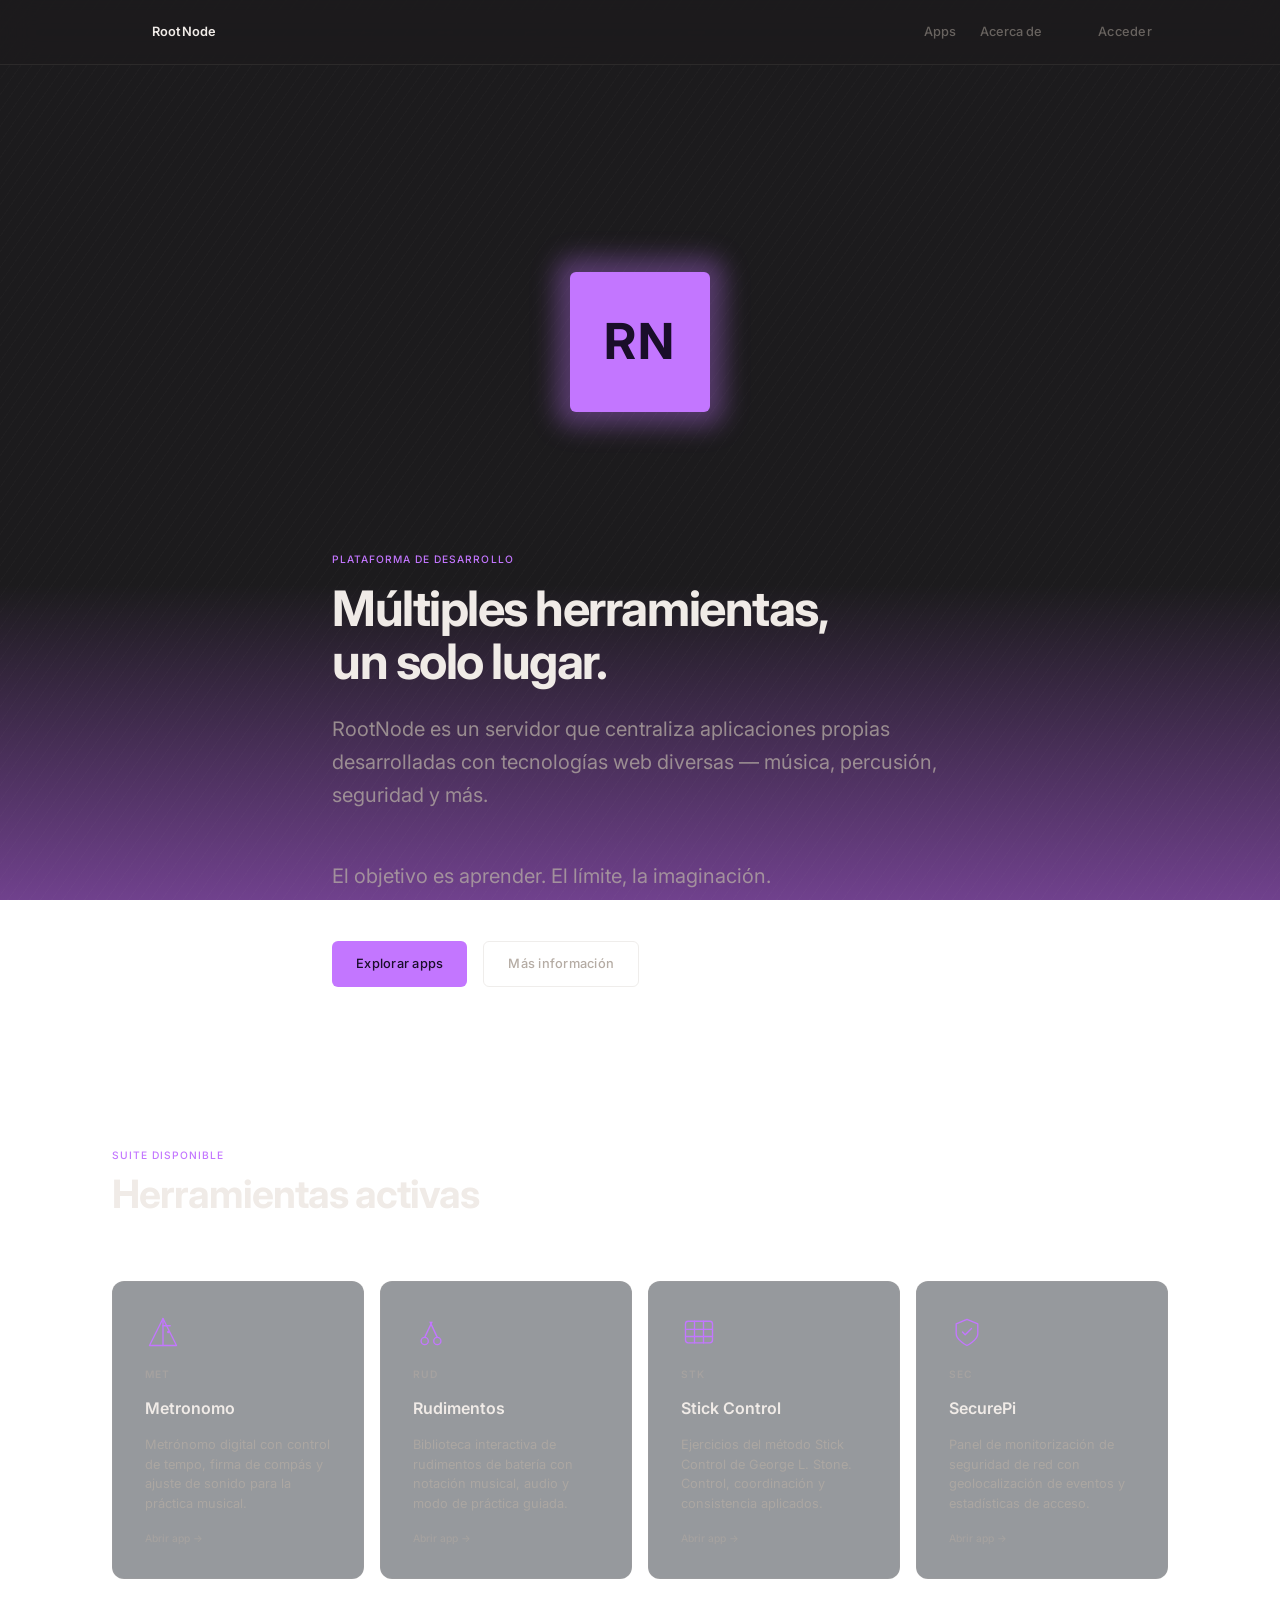
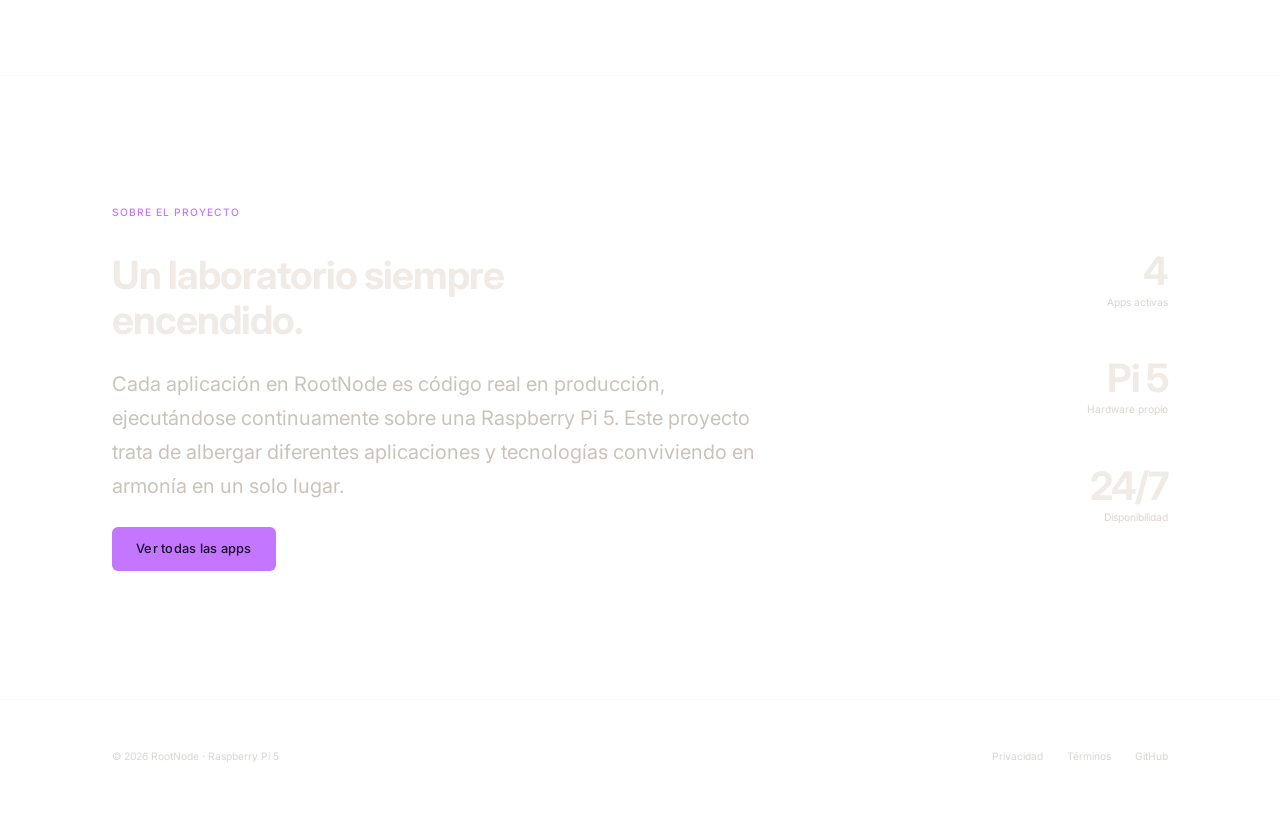
==== index.html @ 3d923ffb "CHANGE retoques visuales a la landing page." ====
<!DOCTYPE html>
<html lang="es">
<head>
  <meta charset="UTF-8" />
  <meta name="viewport" content="width=device-width, initial-scale=1.0" />
  <meta name="description" content="RootNode — Plataforma personal de aplicaciones desarrolladas con tecnologías diversas, alojada en Raspberry Pi 5." />
  <title>RootNode</title>
  <link rel="icon" type="image/svg+xml" href="data:image/svg+xml,%3Csvg xmlns='http://www.w3.org/2000/svg' viewBox='0 0 32 32'%3E%3Crect width='32' height='32' rx='6' fill='%23c376ff'/%3E%3Ctext x='16' y='22' text-anchor='middle' font-family='Inter,Arial,sans-serif' font-weight='700' font-size='13' fill='%231a0e2a' letter-spacing='0.5'%3ERN%3C/text%3E%3C/svg%3E" />
  <link rel="preconnect" href="https://fonts.googleapis.com" />
  <link rel="preconnect" href="https://fonts.gstatic.com" crossorigin />
  <link href="https://fonts.googleapis.com/css2?family=Inter:wght@400;500;700&display=swap" rel="stylesheet" />
  <link rel="stylesheet" href="home/home.css" />
</head>
<body>

  <!-- ── Navigation ── -->
  <header class="nav" role="banner">
    <div class="nav__inner">
      <a href="/" class="nav__logo" aria-label="RootNode — inicio">
        <span class="nav__logo-mark" aria-hidden="true">RN</span>
        <span class="nav__logo-name">RootNode</span>
      </a>
      <nav class="nav__links" aria-label="Navegación principal">
        <a href="#apps" class="nav__link">Apps</a>
        <a href="#acerca" class="nav__link">Acerca de</a>
      </nav>
      <a href="#apps" class="btn btn--ghost nav__login">Acceder</a>
      <button class="nav__toggle" aria-label="Abrir menú" aria-expanded="false" aria-controls="nav-mobile">
        <span></span><span></span><span></span>
      </button>
    </div>
    <div class="nav__mobile" id="nav-mobile">
      <a href="#apps" class="nav__mobile-link">Apps</a>
      <a href="#acerca" class="nav__mobile-link">Acerca</a>
    </div>
  </header>

  <!-- Morph logo — JS animates from center to nav -->
  <div class="logo-morph" id="logo-morph" aria-hidden="true">RN</div>

  <main>

    <!-- ── Hero ── -->
    <section class="hero" aria-labelledby="hero-h1">
      <div class="hero__wrap">
        <p class="eyebrow">Plataforma de desarrollo</p>
        <h1 class="hero__title" id="hero-h1">Múltiples herramientas,<br>un solo lugar.</h1>
        <p class="hero__sub">
          RootNode es un servidor que centraliza
          aplicaciones propias desarrolladas con tecnologías web diversas — música,
          percusión, seguridad y más.
        </p>
        <p class="hero__sub"> El objetivo es aprender. El límite, la imaginación.</p>
        <div class="hero__actions">
          <a href="#apps" class="btn btn--primary">Explorar apps</a>
          <a href="#acerca" class="btn btn--outline">Más información</a>
        </div>
      </div>
    </section>

    <!-- ── Apps ── -->
    <section class="apps-sec" id="apps" aria-labelledby="apps-h2">
      <div class="container">
        <header class="section-head">
          <p class="eyebrow">Suite disponible</p>
          <h2 class="section-title" id="apps-h2">Herramientas activas</h2>
        </header>
        <div class="apps-grid">

          <a class="app-card" href="/metronomo/" aria-label="Abrir Metronomo">
            <svg class="app-card__icon" viewBox="0 0 40 40" fill="none" stroke="currentColor" stroke-width="1.5" stroke-linecap="round" stroke-linejoin="round" aria-hidden="true">
              <polygon points="20,5 35,35 5,35"/>
              <line x1="20" y1="5" x2="20" y2="35"/>
              <line x1="20" y1="13" x2="28" y2="13"/>
              <circle cx="26" cy="20" r="1.5" fill="currentColor" stroke="none"/>
            </svg>
            <span class="app-card__code">MET</span>
            <h3 class="app-card__title">Metronomo</h3>
            <p class="app-card__desc">Metrónomo digital con control de tempo, firma de compás y ajuste de sonido para la práctica musical.</p>
            <span class="app-card__cta" aria-hidden="true">Abrir app →</span>
          </a>

          <a class="app-card" href="/rudimentos/" aria-label="Abrir Rudimentos">
            <svg class="app-card__icon" viewBox="0 0 40 40" fill="none" stroke="currentColor" stroke-width="1.5" stroke-linecap="round" aria-hidden="true">
              <circle cx="13" cy="30" r="4"/>
              <circle cx="27" cy="30" r="4"/>
              <line x1="13" y1="26" x2="21" y2="9"/>
              <line x1="27" y1="26" x2="19" y2="9"/>
            </svg>
            <span class="app-card__code">RUD</span>
            <h3 class="app-card__title">Rudimentos</h3>
            <p class="app-card__desc">Biblioteca interactiva de rudimentos de batería con notación musical, audio y modo de práctica guiada.</p>
            <span class="app-card__cta" aria-hidden="true">Abrir app →</span>
          </a>

          <a class="app-card" href="/stick-control/" aria-label="Abrir Stick Control">
            <svg class="app-card__icon" viewBox="0 0 40 40" fill="none" stroke="currentColor" stroke-width="1.5" stroke-linecap="round" aria-hidden="true">
              <rect x="5" y="8" width="30" height="24" rx="3"/>
              <line x1="5" y1="17" x2="35" y2="17"/>
              <line x1="5" y1="25" x2="35" y2="25"/>
              <line x1="15" y1="8" x2="15" y2="32"/>
              <line x1="25" y1="8" x2="25" y2="32"/>
            </svg>
            <span class="app-card__code">STK</span>
            <h3 class="app-card__title">Stick Control</h3>
            <p class="app-card__desc">Ejercicios del método Stick Control de George L. Stone. Control, coordinación y consistencia aplicados.</p>
            <span class="app-card__cta" aria-hidden="true">Abrir app →</span>
          </a>

          <a class="app-card" href="/seguridad/" aria-label="Abrir SecurePi">
            <svg class="app-card__icon" viewBox="0 0 40 40" fill="none" stroke="currentColor" stroke-width="1.5" stroke-linecap="round" stroke-linejoin="round" aria-hidden="true">
              <path d="M20 6L32 11V22C32 29 20 35 20 35C20 35 8 29 8 22V11Z"/>
              <polyline points="15,20 18,23 25,16"/>
            </svg>
            <span class="app-card__code">SEC</span>
            <h3 class="app-card__title">SecurePi</h3>
            <p class="app-card__desc">Panel de monitorización de seguridad de red con geolocalización de eventos y estadísticas de acceso.</p>
            <span class="app-card__cta" aria-hidden="true">Abrir app →</span>
          </a>

        </div>
      </div>
    </section>

    <!-- ── About / Final CTA ── -->
    <section class="about-sec" id="acerca" aria-labelledby="about-h2">
      <div class="container">
        <div class="about-inner">
          <div class="about-text">
            <p class="eyebrow">Sobre el proyecto</p>
            <h2 class="section-title" id="about-h2">Un laboratorio siempre<br>encendido.</h2>
            <p class="about-body">
              Cada aplicación en RootNode es código real en producción, ejecutándose
              continuamente sobre una Raspberry Pi 5. Este proyecto trata de albergar
              diferentes aplicaciones y tecnologías conviviendo en armonía en un solo lugar.
            </p>
            <a href="#apps" class="btn btn--primary">Ver todas las apps</a>
          </div>
          <div class="about-stats" aria-label="Estadísticas del proyecto">
            <div class="stat">
              <span class="stat__num">4</span>
              <span class="stat__label">Apps activas</span>
            </div>
            <div class="stat">
              <span class="stat__num">Pi&nbsp;5</span>
              <span class="stat__label">Hardware propio</span>
            </div>
            <div class="stat">
              <span class="stat__num">24/7</span>
              <span class="stat__label">Disponibilidad</span>
            </div>
          </div>
        </div>
      </div>
    </section>

  </main>

  <!-- ── Footer ── -->
  <footer class="footer" role="contentinfo">
    <div class="container footer__inner">
      <p class="footer__copy">© 2026 RootNode · Raspberry Pi 5</p>
      <nav class="footer__links" aria-label="Navegación de pie de página">
        <a href="#" class="footer__link">Privacidad</a>
        <a href="#" class="footer__link">Términos</a>
        <a href="#" class="footer__link">GitHub</a>
      </nav>
    </div>
  </footer>

  <script>
    /* ── Mobile nav toggle ── */
    const toggle = document.querySelector('.nav__toggle');
    const mobileMenu = document.getElementById('nav-mobile');
    toggle?.addEventListener('click', () => {
      const open = toggle.getAttribute('aria-expanded') === 'true';
      toggle.setAttribute('aria-expanded', String(!open));
      mobileMenu.classList.toggle('is-open', !open);
    });
    mobileMenu?.querySelectorAll('.nav__mobile-link').forEach(l => {
      l.addEventListener('click', () => {
        toggle.setAttribute('aria-expanded', 'false');
        mobileMenu.classList.remove('is-open');
      });
    });

    /* ── Logo morph animation ── */
    (function () {
      const morph   = document.getElementById('logo-morph');
      const navMark = document.querySelector('.nav__logo-mark');
      if (!morph || !navMark) return;

      const HERO_SIZE  = 140;  // px — large centered logo
      const NAV_SIZE   = 32;   // px — nav logo mark
      const SCROLL_END = 420;  // px of scroll to complete transition

      function lerp(a, b, t) { return a + (b - a) * t; }
      function ease(t) { return t < 0.5 ? 2*t*t : -1 + (4 - 2*t)*t; }

      let rafId = null;

      function update() {
        rafId = null;
        const raw      = Math.min(window.scrollY / SCROLL_END, 1);
        const progress = ease(raw);

        /* Target: nav logo mark center in viewport */
        const nr   = navMark.getBoundingClientRect();
        const navCX = nr.left + nr.width  / 2;
        const navCY = nr.top  + nr.height / 2;

        /* Source: centered on screen, at ~38% from top */
        const heroCX = window.innerWidth  * 0.5;
        const heroCY = window.innerHeight * 0.38;

        const size = lerp(HERO_SIZE, NAV_SIZE, progress);
        const cx   = lerp(heroCX,   navCX,    progress);
        const cy   = lerp(heroCY,   navCY,    progress);
        const fs   = lerp(3.1,     0.68,     progress);

        morph.style.width    = size + 'px';
        morph.style.height   = size + 'px';
        morph.style.left     = (cx - size / 2) + 'px';
        morph.style.top      = (cy - size / 2) + 'px';
        morph.style.fontSize = fs + 'rem';

        /* Float animation: full at top, fades out as scroll progresses */
        morph.style.animationPlayState = progress > 0 ? 'paused' : 'running';
        /* Reset transform when animating via JS path to avoid double offset */
        if (progress > 0) morph.style.transform = 'translateY(0)';

        /* Cross-fade: morph out, navMark in — starts at 80% progress */
        const fade = Math.max(0, (progress - 0.8) / 0.2);
        morph.style.opacity   = String(1 - fade);
        navMark.style.opacity = String(fade);

        /* Glow shadow on hero state */
        const glow = lerp(24, 0, progress);
        morph.style.boxShadow = glow > 0
          ? `0 0 ${glow}px ${glow * 0.6}px rgba(195,118,255,0.35)`
          : 'none';
      }

      function schedule() {
        if (!rafId) rafId = requestAnimationFrame(update);
      }

      window.addEventListener('scroll', schedule, { passive: true });
      window.addEventListener('resize', schedule, { passive: true });

      /* Initial render after layout */
      requestAnimationFrame(update);
    }());
  </script>

</body>
</html>
---- home/home.css ----
/* ═══════════════════════════════════════════════════
   ROOTNODE · Design System
   Font: Inter · Scale: 1.25 · Grid: 8px
   ═══════════════════════════════════════════════════ */

/* ── Design Tokens ── */
:root {
  /* Color palette */
  --color-bg:        #1c1b1d;
  --color-primary:   #2e343c;
  --color-secondary: #b5aca4;
  --color-accent:    #c376ff;
  --color-accent-glow: rgba(195, 118, 255, 0.22);

  /* Semantic text */
  --color-text-strong: #f0ebe7;
  --color-text-body:   #b5aca4;
  --color-text-muted:  rgba(181, 172, 164, 0.5);

  /* Surfaces */
  --color-surface:       rgba(46, 52, 60, 0.5);
  --color-surface-hover: rgba(46, 52, 60, 0.85);
  --color-border:        rgba(181, 172, 164, 0.1);
  --color-border-accent: rgba(195, 118, 255, 0.28);

  /* Spacing — 8px base unit */
  --sp-1:  0.5rem;
  --sp-2:  1rem;
  --sp-3:  1.5rem;
  --sp-4:  2rem;
  --sp-6:  3rem;
  --sp-8:  4rem;
  --sp-12: 6rem;
  --sp-16: 8rem;

  /* Typographic scale — ratio 1.25 */
  --text-xs:   0.64rem;
  --text-sm:   0.8rem;
  --text-base: 1rem;
  --text-md:   1.25rem;
  --text-lg:   1.563rem;
  --text-xl:   1.953rem;
  --text-2xl:  2.441rem;
  --text-3xl:  3.052rem;

  /* Misc */
  --radius-sm: 6px;
  --radius-md: 12px;
  --transition: 180ms ease;
  --max-w: 1120px;
}

/* ── Reset ── */
*, *::before, *::after { box-sizing: border-box; margin: 0; padding: 0; }
[hidden] { display: none !important; }

html { scroll-behavior: smooth; }

body {
  font-family: 'Inter', -apple-system, BlinkMacSystemFont, sans-serif;
  font-size: var(--text-base);
  line-height: 1.6;
  color: var(--color-text-body);
  background:
    repeating-linear-gradient(
      125deg,
      rgba(181, 172, 164, 0.025) 0px,
      rgba(181, 172, 164, 0.025) 1px,
      transparent 1px,
      transparent 9px
    ),
    linear-gradient(to bottom, #1c1b1d 0%, #1c1b1d 65%, #70418d 100%);
  background-attachment: fixed;
  min-height: 100vh;
  -webkit-font-smoothing: antialiased;
}

/* ── Container ── */
.container {
  width: min(var(--max-w), 100%);
  margin-inline: auto;
  padding-inline: var(--sp-4);
}

@media (max-width: 640px) {
  .container { padding-inline: var(--sp-2); }
}

/* ── Eyebrow ── */
.eyebrow {
  font-size: var(--text-xs);
  font-weight: 500;
  letter-spacing: 0.1em;
  text-transform: uppercase;
  color: var(--color-accent);
}

/* ── Section head ── */
.section-head { margin-bottom: var(--sp-8); }

.section-title {
  font-size: clamp(var(--text-xl), 4vw, var(--text-2xl));
  font-weight: 700;
  letter-spacing: -0.025em;
  color: var(--color-text-strong);
  line-height: 1.15;
  margin-top: var(--sp-1);
}

/* ── Buttons ── */
.btn {
  display: inline-flex;
  align-items: center;
  gap: var(--sp-1);
  padding: 0.75rem 1.5rem;
  border-radius: var(--radius-sm);
  font-family: inherit;
  font-size: var(--text-sm);
  font-weight: 500;
  letter-spacing: 0.02em;
  text-decoration: none;
  border: none;
  cursor: pointer;
  transition: all var(--transition);
  white-space: nowrap;
}

.btn--primary {
  background: var(--color-accent);
  color: #1a0e2a;
}
.btn--primary:hover {
  background: #d49dff;
  transform: translateY(-1px);
  box-shadow: 0 4px 20px var(--color-accent-glow);
}
.btn--primary:active  { transform: translateY(0); }
.btn--primary:focus-visible { outline: 2px solid var(--color-accent); outline-offset: 3px; }

.btn--outline {
  background: transparent;
  color: var(--color-text-body);
  border: 1px solid rgba(181, 172, 164, 0.22);
}
.btn--outline:hover {
  border-color: rgba(181, 172, 164, 0.5);
  color: var(--color-text-strong);
}
.btn--outline:focus-visible { outline: 2px solid var(--color-accent); outline-offset: 3px; }

.btn--ghost {
  background: transparent;
  color: var(--color-text-muted);
  padding: 0.5rem 1rem;
}
.btn--ghost:hover {
  color: var(--color-text-body);
  background: rgba(181, 172, 164, 0.07);
}

/* ── Navigation ── */
.nav {
  position: sticky;
  top: 0;
  z-index: 100;
  border-bottom: 1px solid var(--color-border);
  backdrop-filter: blur(16px);
  -webkit-backdrop-filter: blur(16px);
  background: rgba(28, 27, 29, 0.75);
}

.nav__inner {
  display: flex;
  align-items: center;
  gap: var(--sp-3);
  height: 4rem;
  width: min(var(--max-w), 100%);
  margin-inline: auto;
  padding-inline: var(--sp-4);
}

.nav__logo {
  display: flex;
  align-items: center;
  gap: var(--sp-1);
  text-decoration: none;
  flex-shrink: 0;
}

/* ── Morph Logo (JS-driven) ── */
@keyframes logoFloat {
  0%, 100% { transform: translateY(0);     }
  50%       { transform: translateY(-12px); }
}

.logo-morph {
  position: fixed;
  display: grid;
  place-items: center;
  font-family: 'Inter', -apple-system, sans-serif;
  font-weight: 700;
  letter-spacing: 0.05em;
  background: var(--color-accent);
  color: #1a0e2a;
  border-radius: 6px;
  pointer-events: none;
  user-select: none;
  z-index: 200;
  animation: logoFloat 3.6s ease-in-out infinite;
}

.nav__logo-mark {
  width: 32px;
  height: 32px;
  border-radius: var(--radius-sm);
  background: var(--color-accent);
  color: #1a0e2a;
  font-size: 0.68rem;
  font-weight: 700;
  letter-spacing: 0.05em;
  display: grid;
  place-items: center;
  flex-shrink: 0;
  opacity: 0; /* controlled by morph JS */
}

.nav__logo-name {
  font-size: var(--text-sm);
  font-weight: 600;
  color: var(--color-text-strong);
  letter-spacing: 0.01em;
}

.nav__links {
  display: flex;
  align-items: center;
  gap: var(--sp-3);
  margin-left: auto;
}

.nav__link {
  font-size: var(--text-sm);
  font-weight: 500;
  color: var(--color-text-muted);
  text-decoration: none;
  transition: color var(--transition);
}
.nav__link:hover { color: var(--color-text-body); }
.nav__link:focus-visible { outline: 2px solid var(--color-accent); outline-offset: 3px; border-radius: 2px; }

.nav__login { margin-left: var(--sp-2); }

.nav__toggle {
  display: none;
  flex-direction: column;
  justify-content: center;
  gap: 5px;
  background: none;
  border: none;
  cursor: pointer;
  padding: var(--sp-1);
  margin-left: auto;
}
.nav__toggle span {
  display: block;
  width: 22px;
  height: 2px;
  background: var(--color-text-muted);
  border-radius: 2px;
  transition: all var(--transition);
}

.nav__mobile {
  display: none;
  border-top: 1px solid var(--color-border);
  padding: var(--sp-2) var(--sp-4);
  flex-direction: column;
  gap: 0;
}

.nav__mobile.is-open {
  display: flex;
}

.nav__mobile-link {
  font-size: var(--text-sm);
  font-weight: 500;
  color: var(--color-text-muted);
  text-decoration: none;
  padding: var(--sp-2) 0;
  border-bottom: 1px solid var(--color-border);
  transition: color var(--transition);
}
.nav__mobile-link:last-child { border-bottom: none; }
.nav__mobile-link:hover { color: var(--color-text-body); }

@media (max-width: 640px) {
  .nav__links,
  .nav__login { display: none; }
  .nav__toggle { display: flex; }
}

/* ── Hero ── */
.hero {
  /* Large top padding to keep text below the floating logo */
  padding: clamp(280px, 54vh, 520px) 0 var(--sp-16);
}

.hero__wrap {
  width: min(var(--max-w), 100%);
  margin-inline: auto;
  padding-inline: var(--sp-4);
  max-width: 680px;
}

.hero__wrap .eyebrow {
  display: block;
  margin-bottom: var(--sp-2);
}

.hero__title {
  font-size: clamp(var(--text-2xl), 7vw, var(--text-3xl));
  font-weight: 700;
  line-height: 1.08;
  letter-spacing: -0.03em;
  color: var(--color-text-strong);
  margin-bottom: var(--sp-3);
}

.hero__sub {
  font-size: var(--text-md);
  color: rgba(181, 172, 164, 0.75);
  line-height: 1.65;
  max-width: 54ch;
  margin-bottom: var(--sp-6);
}

.hero__actions {
  display: flex;
  flex-wrap: wrap;
  gap: var(--sp-2);
}

@media (max-width: 640px) {
  .hero { padding: var(--sp-8) 0 var(--sp-6); }
  .hero__wrap { max-width: 100%; padding-inline: var(--sp-2); }
  .hero__actions { flex-direction: column; align-items: flex-start; }
}

/* ── Apps Section ── */
.apps-sec {
  padding: var(--sp-4) 0 var(--sp-12);
}

.apps-grid {
  display: grid;
  grid-template-columns: repeat(4, 1fr);
  gap: var(--sp-2);
}

.app-card {
  display: flex;
  flex-direction: column;
  gap: var(--sp-2);
  padding: var(--sp-4);
  background: var(--color-surface);
  border: 1px solid var(--color-border);
  border-radius: var(--radius-md);
  text-decoration: none;
  color: inherit;
  transition: background var(--transition), border-color var(--transition),
              transform var(--transition), box-shadow var(--transition);
  position: relative;
  overflow: hidden;
}

.app-card::after {
  content: '';
  position: absolute;
  inset: 0;
  background: radial-gradient(circle at top left, rgba(195, 118, 255, 0.1), transparent 55%);
  opacity: 0;
  transition: opacity var(--transition);
  pointer-events: none;
}

.app-card:hover {
  background: var(--color-surface-hover);
  border-color: var(--color-border-accent);
  transform: translateY(-3px);
  box-shadow: 0 16px 40px rgba(0, 0, 0, 0.28);
}
.app-card:hover::after { opacity: 1; }

.app-card:focus-visible {
  outline: 2px solid var(--color-accent);
  outline-offset: 2px;
  border-radius: var(--radius-md);
}

.app-card__icon {
  width: 36px;
  height: 36px;
  color: var(--color-accent);
  flex-shrink: 0;
}

.app-card__code {
  font-size: var(--text-xs);
  font-weight: 600;
  letter-spacing: 0.1em;
  text-transform: uppercase;
  color: var(--color-text-muted);
}

.app-card__title {
  font-size: var(--text-base);
  font-weight: 600;
  color: var(--color-text-strong);
  line-height: 1.3;
}

.app-card__desc {
  font-size: var(--text-sm);
  color: rgba(181, 172, 164, 0.7);
  line-height: 1.55;
  flex: 1;
}

.app-card__cta {
  font-size: var(--text-xs);
  font-weight: 500;
  color: var(--color-text-muted);
  align-self: flex-start;
  transition: color var(--transition), letter-spacing var(--transition);
}
.app-card:hover .app-card__cta {
  color: var(--color-accent);
  letter-spacing: 0.04em;
}

@media (max-width: 900px) {
  .apps-grid { grid-template-columns: repeat(2, 1fr); }
}
@media (max-width: 480px) {
  .apps-grid { grid-template-columns: 1fr; }
  .apps-sec  { padding-bottom: var(--sp-8); }
}

/* ── About Section ── */
.about-sec {
  padding: var(--sp-16) 0;
  border-top: 1px solid var(--color-border);
}

.about-inner {
  display: grid;
  grid-template-columns: 1fr auto;
  align-items: center;
  gap: var(--sp-12);
}

.about-text {
  display: flex;
  flex-direction: column;
  align-items: flex-start;
  gap: var(--sp-3);
}

.about-body {
  font-size: var(--text-md);
  color: rgba(181, 172, 164, 0.72);
  line-height: 1.7;
  max-width: 52ch;
}

.about-stats {
  display: flex;
  flex-direction: column;
  gap: var(--sp-6);
  flex-shrink: 0;
}

.stat { text-align: right; }

.stat__num {
  display: block;
  font-size: var(--text-2xl);
  font-weight: 700;
  letter-spacing: -0.03em;
  color: var(--color-text-strong);
  line-height: 1;
}

.stat__label {
  display: block;
  font-size: var(--text-xs);
  color: var(--color-text-muted);
  margin-top: 4px;
}

@media (max-width: 760px) {
  .about-inner {
    grid-template-columns: 1fr;
    gap: var(--sp-8);
  }
  .about-stats {
    flex-direction: row;
    flex-wrap: wrap;
    gap: var(--sp-6);
  }
  .stat { text-align: left; }
  .about-sec { padding: var(--sp-12) 0; }
}

/* ── Footer ── */
.footer {
  border-top: 1px solid var(--color-border);
  padding: var(--sp-6) 0;
}

.footer__inner {
  display: flex;
  align-items: center;
  justify-content: space-between;
  gap: var(--sp-4);
  flex-wrap: wrap;
}

.footer__copy {
  font-size: var(--text-xs);
  color: var(--color-text-muted);
}

.footer__links { display: flex; gap: var(--sp-3); }

.footer__link {
  font-size: var(--text-xs);
  color: var(--color-text-muted);
  text-decoration: none;
  transition: color var(--transition);
}
.footer__link:hover { color: var(--color-text-body); }
.footer__link:focus-visible { outline: 2px solid var(--color-accent); outline-offset: 2px; }
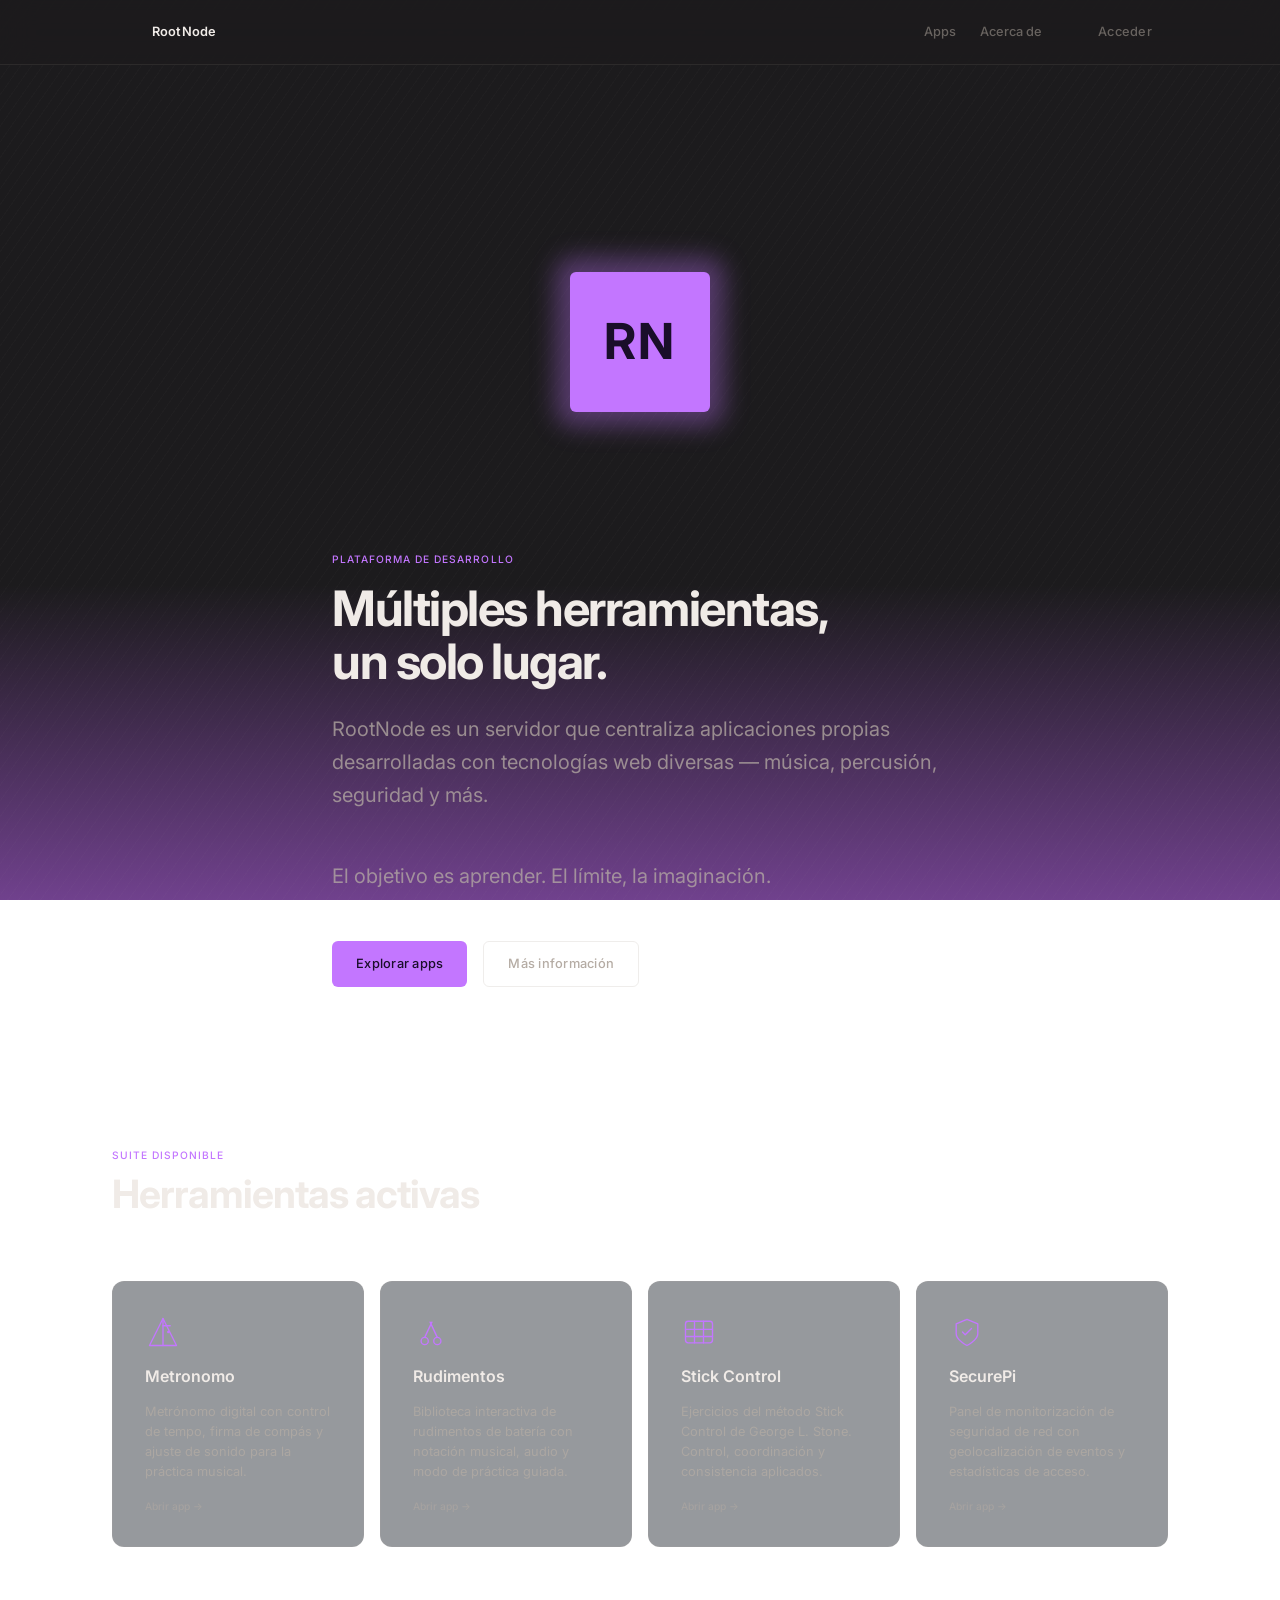
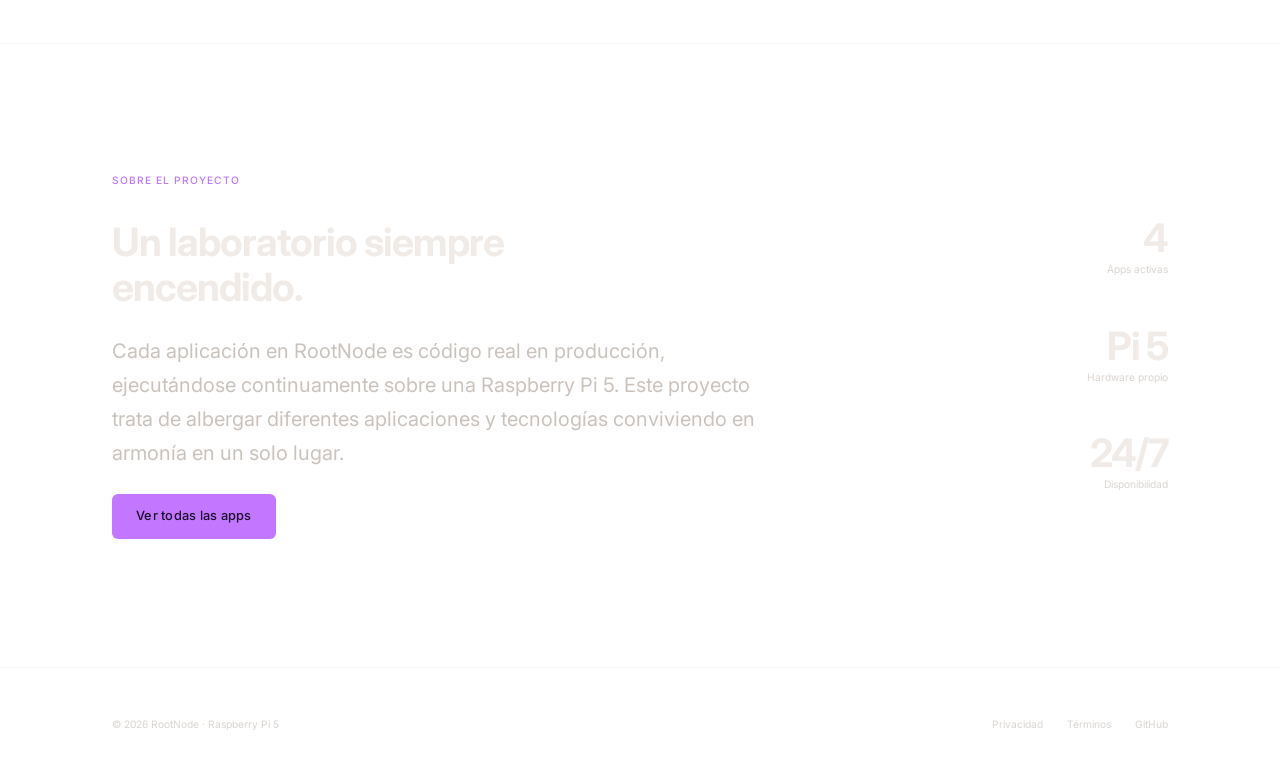
==== commit 2f1bacb8: "CHANGE ajustes a info apps inicio." ====
--- a/index.html
+++ b/index.html
@@ -74,7 +74,6 @@
               <line x1="20" y1="13" x2="28" y2="13"/>
               <circle cx="26" cy="20" r="1.5" fill="currentColor" stroke="none"/>
             </svg>
-            <span class="app-card__code">MET</span>
             <h3 class="app-card__title">Metronomo</h3>
             <p class="app-card__desc">Metrónomo digital con control de tempo, firma de compás y ajuste de sonido para la práctica musical.</p>
             <span class="app-card__cta" aria-hidden="true">Abrir app →</span>
@@ -87,7 +86,6 @@
               <line x1="13" y1="26" x2="21" y2="9"/>
               <line x1="27" y1="26" x2="19" y2="9"/>
             </svg>
-            <span class="app-card__code">RUD</span>
             <h3 class="app-card__title">Rudimentos</h3>
             <p class="app-card__desc">Biblioteca interactiva de rudimentos de batería con notación musical, audio y modo de práctica guiada.</p>
             <span class="app-card__cta" aria-hidden="true">Abrir app →</span>
@@ -101,7 +99,6 @@
               <line x1="15" y1="8" x2="15" y2="32"/>
               <line x1="25" y1="8" x2="25" y2="32"/>
             </svg>
-            <span class="app-card__code">STK</span>
             <h3 class="app-card__title">Stick Control</h3>
             <p class="app-card__desc">Ejercicios del método Stick Control de George L. Stone. Control, coordinación y consistencia aplicados.</p>
             <span class="app-card__cta" aria-hidden="true">Abrir app →</span>
@@ -112,7 +109,6 @@
               <path d="M20 6L32 11V22C32 29 20 35 20 35C20 35 8 29 8 22V11Z"/>
               <polyline points="15,20 18,23 25,16"/>
             </svg>
-            <span class="app-card__code">SEC</span>
             <h3 class="app-card__title">SecurePi</h3>
             <p class="app-card__desc">Panel de monitorización de seguridad de red con geolocalización de eventos y estadísticas de acceso.</p>
             <span class="app-card__cta" aria-hidden="true">Abrir app →</span>
@@ -190,7 +186,8 @@
       const navMark = document.querySelector('.nav__logo-mark');
       if (!morph || !navMark) return;
 
-      const HERO_SIZE  = 140;  // px — large centered logo
+      const isMobile  = () => window.innerWidth <= 640;
+      const HERO_SIZE  = 140;  // px — large centered logo (desktop)
       const NAV_SIZE   = 32;   // px — nav logo mark
       const SCROLL_END = 420;  // px of scroll to complete transition
 
@@ -210,13 +207,14 @@
         const navCY = nr.top  + nr.height / 2;
 
         /* Source: centered on screen, at ~38% from top */
+        const heroSize = isMobile() ? 88 : HERO_SIZE;
         const heroCX = window.innerWidth  * 0.5;
-        const heroCY = window.innerHeight * 0.38;
-
-        const size = lerp(HERO_SIZE, NAV_SIZE, progress);
+        const heroCY = isMobile() ? window.innerHeight * 0.22 : window.innerHeight * 0.38;
+
+        const size = lerp(heroSize, NAV_SIZE, progress);
         const cx   = lerp(heroCX,   navCX,    progress);
         const cy   = lerp(heroCY,   navCY,    progress);
-        const fs   = lerp(3.1,     0.68,     progress);
+        const fs   = lerp(isMobile() ? 2.0 : 3.1, 0.68, progress);
 
         morph.style.width    = size + 'px';
         morph.style.height   = size + 'px';
--- a/home/home.css
+++ b/home/home.css
@@ -342,7 +342,7 @@
 }
 
 @media (max-width: 640px) {
-  .hero { padding: var(--sp-8) 0 var(--sp-6); }
+  .hero { padding: clamp(180px, 42vw, 240px) 0 var(--sp-6); }
   .hero__wrap { max-width: 100%; padding-inline: var(--sp-2); }
   .hero__actions { flex-direction: column; align-items: flex-start; }
 }
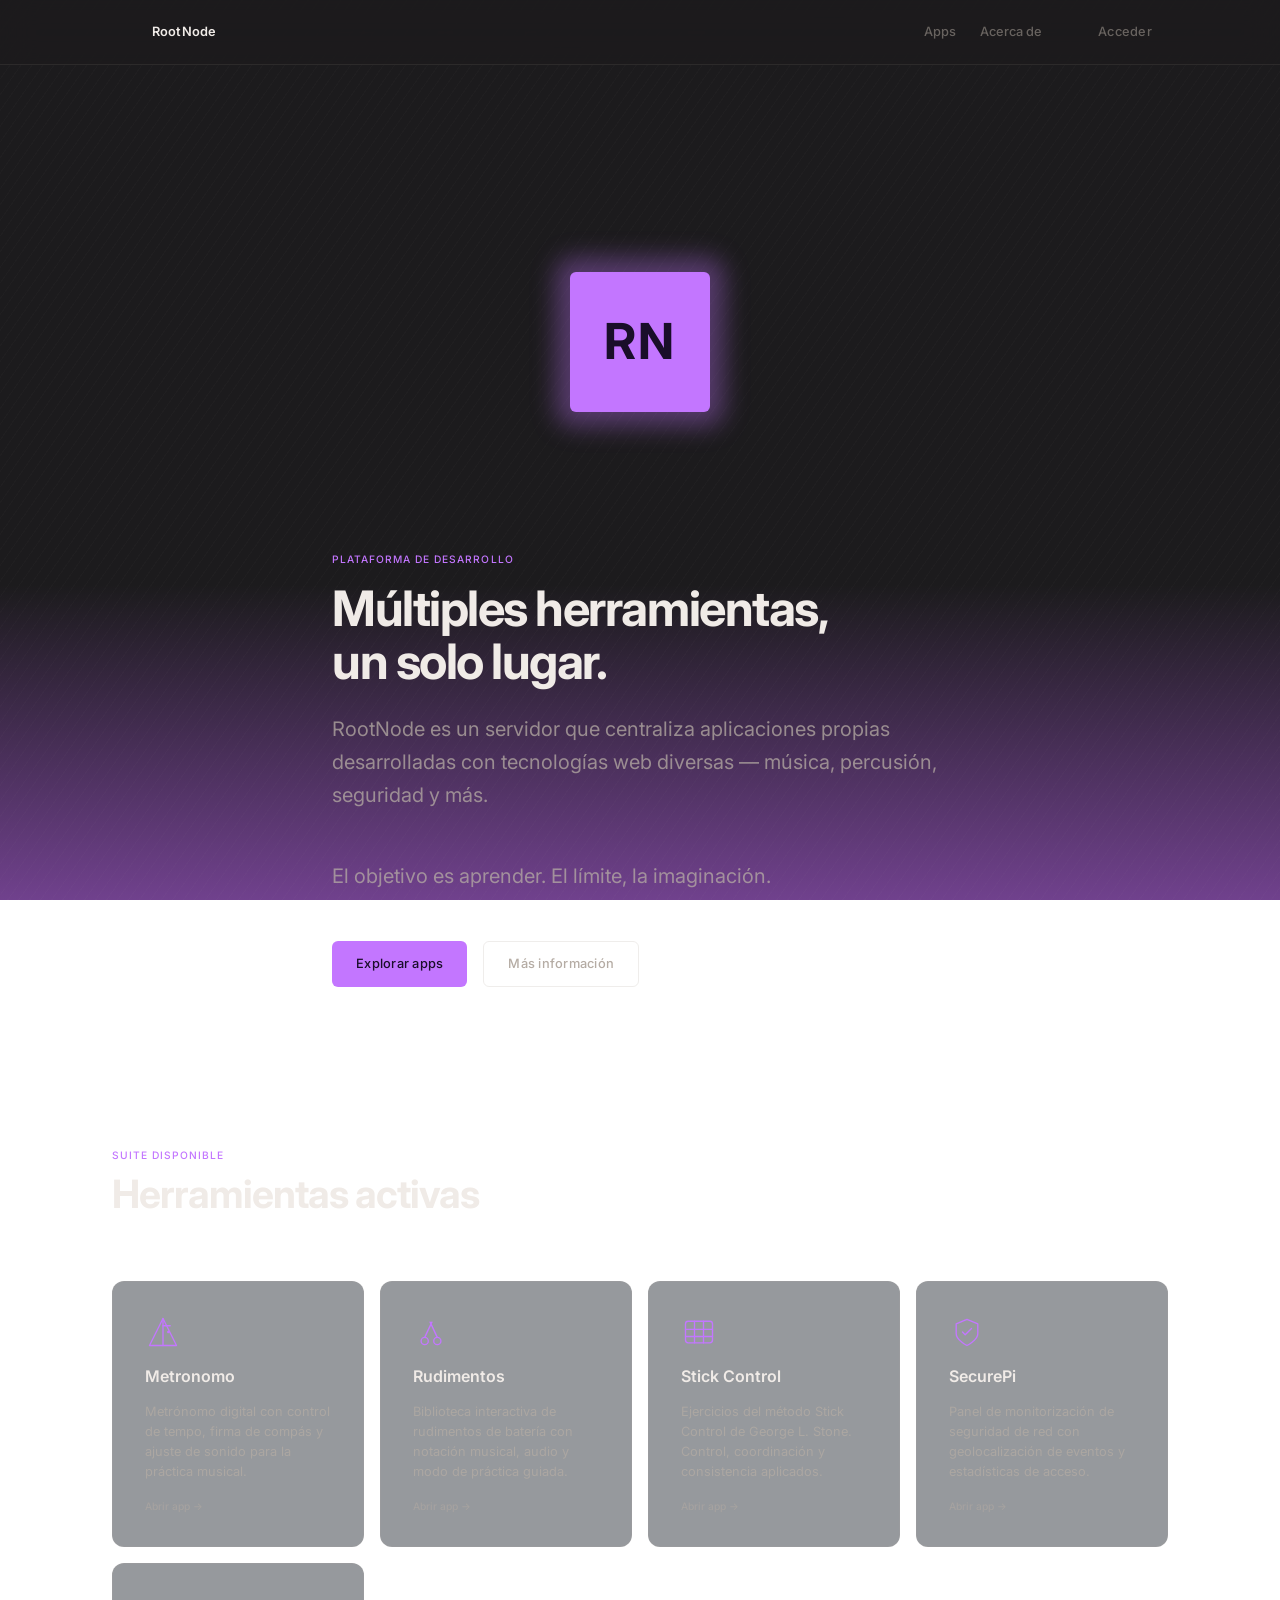
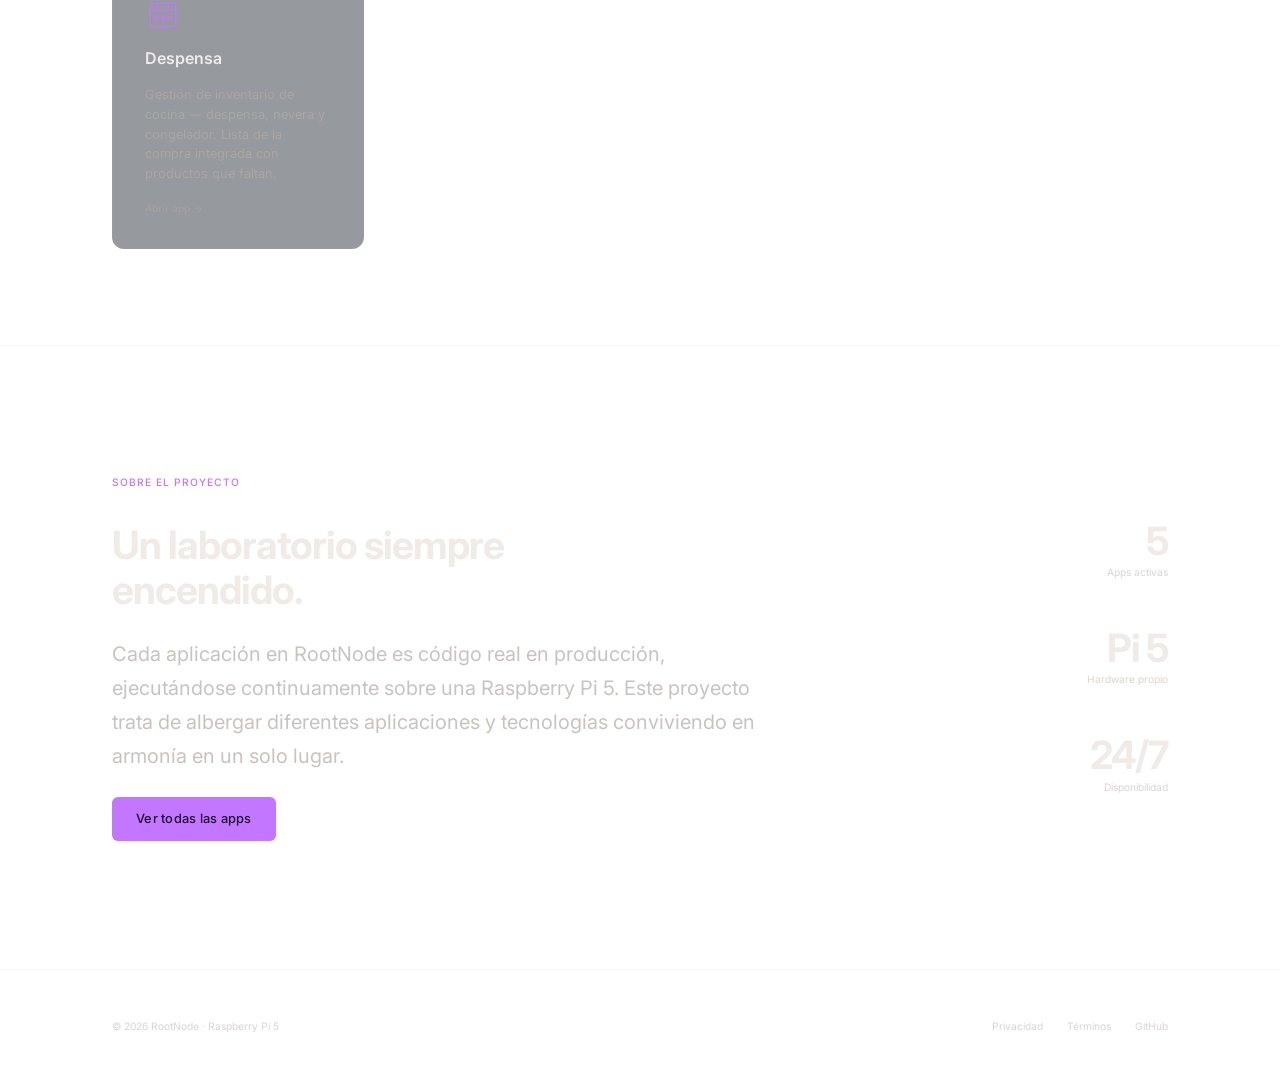
==== commit dd2f1817: "FIX posicion de herramientas activas. FIX de memoria de posicion de navegacion entre paginas. ADD ap" ====
--- a/index.html
+++ b/index.html
@@ -114,6 +114,22 @@
             <span class="app-card__cta" aria-hidden="true">Abrir app →</span>
           </a>
 
+          <a class="app-card" href="/despensa/" aria-label="Abrir Despensa">
+            <svg class="app-card__icon" viewBox="0 0 40 40" fill="none" stroke="currentColor" stroke-width="1.5" stroke-linecap="round" stroke-linejoin="round" aria-hidden="true">
+              <rect x="6" y="8" width="28" height="26" rx="3"/>
+              <line x1="6" y1="16" x2="34" y2="16"/>
+              <line x1="14" y1="8" x2="14" y2="16"/>
+              <line x1="26" y1="8" x2="26" y2="16"/>
+              <circle cx="13" cy="24" r="2"/>
+              <circle cx="20" cy="24" r="2"/>
+              <circle cx="27" cy="24" r="2"/>
+              <line x1="20" y1="26" x2="20" y2="31"/>
+            </svg>
+            <h3 class="app-card__title">Despensa</h3>
+            <p class="app-card__desc">Gestión de inventario de cocina — despensa, nevera y congelador. Lista de la compra integrada con productos que faltan.</p>
+            <span class="app-card__cta" aria-hidden="true">Abrir app →</span>
+          </a>
+
         </div>
       </div>
     </section>
@@ -134,7 +150,7 @@
           </div>
           <div class="about-stats" aria-label="Estadísticas del proyecto">
             <div class="stat">
-              <span class="stat__num">4</span>
+              <span class="stat__num">5</span>
               <span class="stat__label">Apps activas</span>
             </div>
             <div class="stat">
@@ -165,6 +181,17 @@
   </footer>
 
   <script>
+    /* ── Scroll position memory ── */
+    history.scrollRestoration = 'manual';
+    const SCROLL_KEY = 'rootnode_scrollY';
+    const saved = sessionStorage.getItem(SCROLL_KEY);
+    if (saved !== null) {
+      requestAnimationFrame(() => window.scrollTo({ top: +saved, behavior: 'instant' }));
+    }
+    window.addEventListener('pagehide', () => {
+      sessionStorage.setItem(SCROLL_KEY, String(window.scrollY));
+    });
+
     /* ── Mobile nav toggle ── */
     const toggle = document.querySelector('.nav__toggle');
     const mobileMenu = document.getElementById('nav-mobile');
--- a/home/home.css
+++ b/home/home.css
@@ -350,6 +350,7 @@
 /* ── Apps Section ── */
 .apps-sec {
   padding: var(--sp-4) 0 var(--sp-12);
+  scroll-margin-top: 4rem;
 }
 
 .apps-grid {
@@ -451,6 +452,7 @@
 .about-sec {
   padding: var(--sp-16) 0;
   border-top: 1px solid var(--color-border);
+  scroll-margin-top: 4rem;
 }
 
 .about-inner {
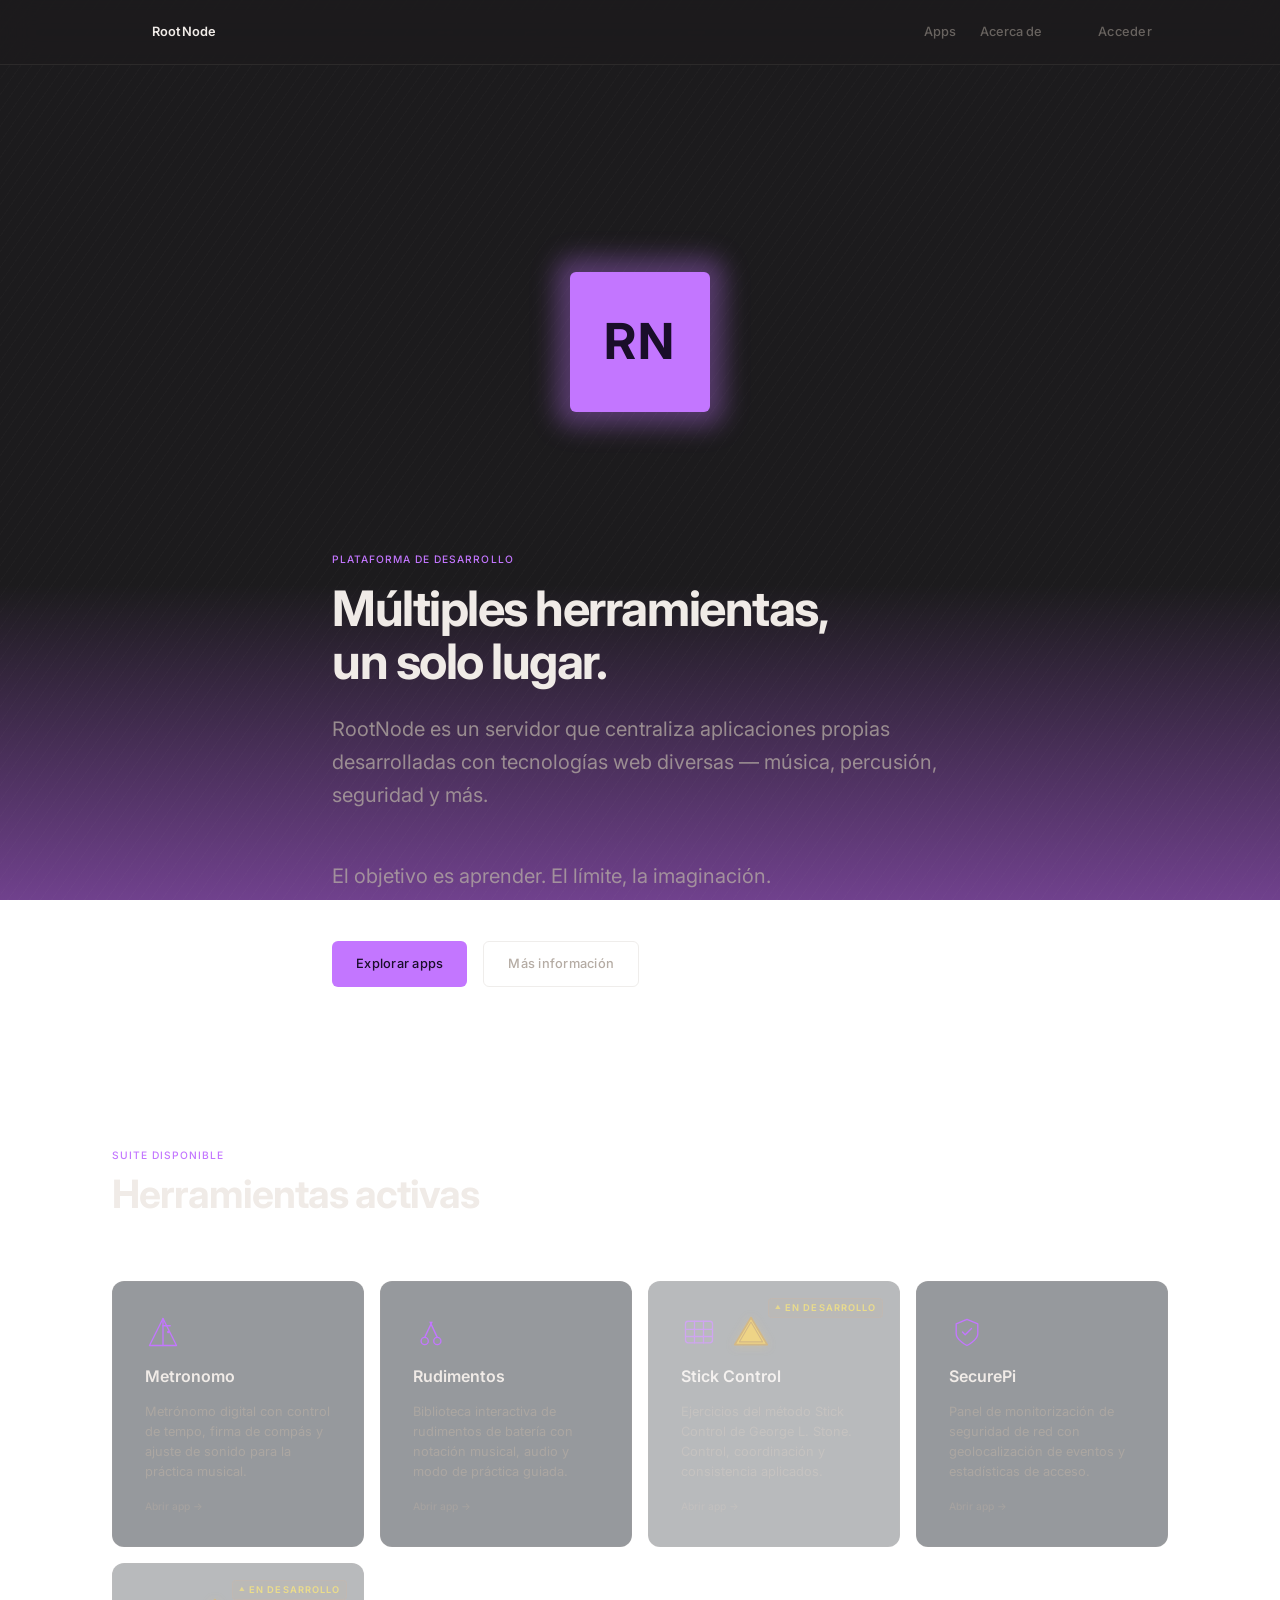
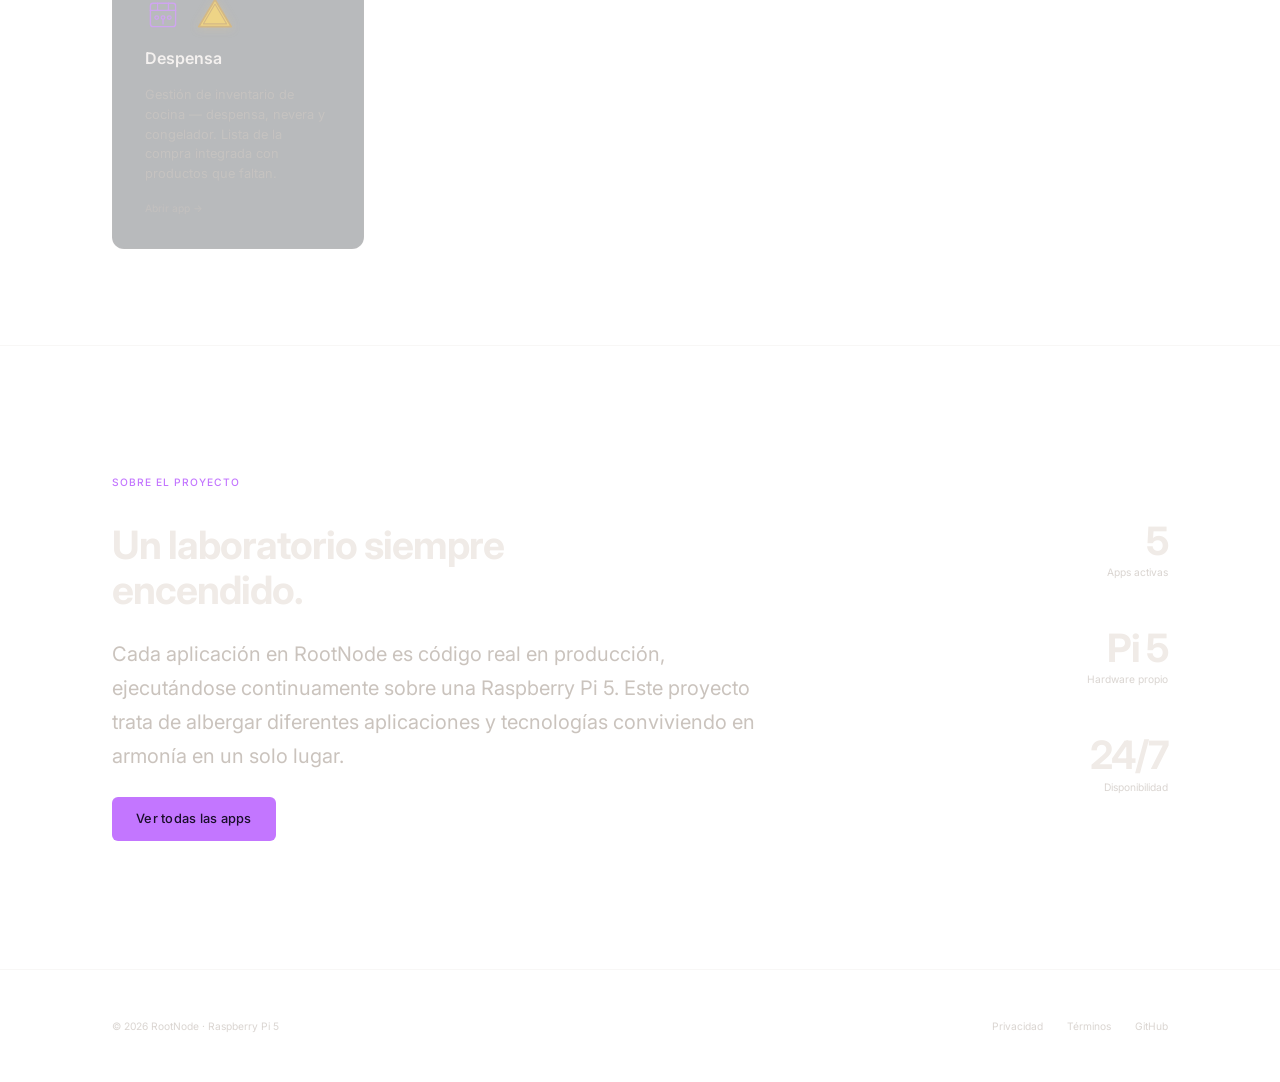
==== commit 34b388a9: "ADD distintivo de "en desarrollo" de las apps que lo estan." ====
--- a/index.html
+++ b/index.html
@@ -91,14 +91,21 @@
             <span class="app-card__cta" aria-hidden="true">Abrir app →</span>
           </a>
 
-          <a class="app-card" href="/stick-control/" aria-label="Abrir Stick Control">
-            <svg class="app-card__icon" viewBox="0 0 40 40" fill="none" stroke="currentColor" stroke-width="1.5" stroke-linecap="round" aria-hidden="true">
-              <rect x="5" y="8" width="30" height="24" rx="3"/>
-              <line x1="5" y1="17" x2="35" y2="17"/>
-              <line x1="5" y1="25" x2="35" y2="25"/>
-              <line x1="15" y1="8" x2="15" y2="32"/>
-              <line x1="25" y1="8" x2="25" y2="32"/>
-            </svg>
+          <a class="app-card app-card--wip" href="/stick-control/" aria-label="Abrir Stick Control">
+            <span class="app-card__wip" aria-label="Aplicación en desarrollo">En desarrollo</span>
+            <div class="app-card__icon-row">
+              <svg class="app-card__icon" viewBox="0 0 40 40" fill="none" stroke="currentColor" stroke-width="1.5" stroke-linecap="round" aria-hidden="true">
+                <rect x="5" y="8" width="30" height="24" rx="3"/>
+                <line x1="5" y1="17" x2="35" y2="17"/>
+                <line x1="5" y1="25" x2="35" y2="25"/>
+                <line x1="15" y1="8" x2="15" y2="32"/>
+                <line x1="25" y1="8" x2="25" y2="32"/>
+              </svg>
+              <svg class="app-card__yield" viewBox="0 0 40 40" fill="none" xmlns="http://www.w3.org/2000/svg" aria-hidden="true">
+                <polygon points="20,4 2,34 38,34" fill="#f0c030" stroke="#c8963a" stroke-width="2" stroke-linejoin="round"/>
+                <polygon points="20,9 7,31 33,31" fill="none" stroke="#c8963a" stroke-width="1.2" stroke-linejoin="round"/>
+              </svg>
+            </div>
             <h3 class="app-card__title">Stick Control</h3>
             <p class="app-card__desc">Ejercicios del método Stick Control de George L. Stone. Control, coordinación y consistencia aplicados.</p>
             <span class="app-card__cta" aria-hidden="true">Abrir app →</span>
@@ -114,17 +121,24 @@
             <span class="app-card__cta" aria-hidden="true">Abrir app →</span>
           </a>
 
-          <a class="app-card" href="/despensa/" aria-label="Abrir Despensa">
-            <svg class="app-card__icon" viewBox="0 0 40 40" fill="none" stroke="currentColor" stroke-width="1.5" stroke-linecap="round" stroke-linejoin="round" aria-hidden="true">
-              <rect x="6" y="8" width="28" height="26" rx="3"/>
-              <line x1="6" y1="16" x2="34" y2="16"/>
-              <line x1="14" y1="8" x2="14" y2="16"/>
-              <line x1="26" y1="8" x2="26" y2="16"/>
-              <circle cx="13" cy="24" r="2"/>
-              <circle cx="20" cy="24" r="2"/>
-              <circle cx="27" cy="24" r="2"/>
-              <line x1="20" y1="26" x2="20" y2="31"/>
-            </svg>
+          <a class="app-card app-card--wip" href="/despensa/" aria-label="Abrir Despensa">
+            <span class="app-card__wip" aria-label="Aplicación en desarrollo">En desarrollo</span>
+            <div class="app-card__icon-row">
+              <svg class="app-card__icon" viewBox="0 0 40 40" fill="none" stroke="currentColor" stroke-width="1.5" stroke-linecap="round" stroke-linejoin="round" aria-hidden="true">
+                <rect x="6" y="8" width="28" height="26" rx="3"/>
+                <line x1="6" y1="16" x2="34" y2="16"/>
+                <line x1="14" y1="8" x2="14" y2="16"/>
+                <line x1="26" y1="8" x2="26" y2="16"/>
+                <circle cx="13" cy="24" r="2"/>
+                <circle cx="20" cy="24" r="2"/>
+                <circle cx="27" cy="24" r="2"/>
+                <line x1="20" y1="26" x2="20" y2="31"/>
+              </svg>
+              <svg class="app-card__yield" viewBox="0 0 40 40" fill="none" xmlns="http://www.w3.org/2000/svg" aria-hidden="true">
+                <polygon points="20,4 2,34 38,34" fill="#f0c030" stroke="#c8963a" stroke-width="2" stroke-linejoin="round"/>
+                <polygon points="20,9 7,31 33,31" fill="none" stroke="#c8963a" stroke-width="1.2" stroke-linejoin="round"/>
+              </svg>
+            </div>
             <h3 class="app-card__title">Despensa</h3>
             <p class="app-card__desc">Gestión de inventario de cocina — despensa, nevera y congelador. Lista de la compra integrada con productos que faltan.</p>
             <span class="app-card__cta" aria-hidden="true">Abrir app →</span>
--- a/home/home.css
+++ b/home/home.css
@@ -440,6 +440,63 @@
   letter-spacing: 0.04em;
 }
 
+/* ── WIP badge ── */
+.app-card--wip {
+  opacity: 0.68;
+  filter: saturate(0.8);
+  transition: background var(--transition), border-color var(--transition),
+              transform var(--transition), box-shadow var(--transition),
+              opacity var(--transition), filter var(--transition);
+}
+.app-card--wip:hover {
+  opacity: 1;
+  filter: saturate(1);
+}
+
+.app-card__wip {
+  position: absolute;
+  top: var(--sp-2);
+  right: var(--sp-2);
+  display: inline-flex;
+  align-items: center;
+  gap: 0.35em;
+  font-size: 0.58rem;
+  font-weight: 600;
+  letter-spacing: 0.12em;
+  text-transform: uppercase;
+  color: #e9ce37;
+  background: rgba(196, 144, 96, 0.1);
+  border: 1px solid rgba(196, 144, 96, 0.22);
+  border-radius: 4px;
+  padding: 0.22em 0.6em;
+  line-height: 1.5;
+  pointer-events: none;
+  user-select: none;
+}
+.app-card__wip::before {
+  content: '▲';
+  font-size: 0.6em;
+  line-height: 1;
+  opacity: 0.85;
+}
+
+.app-card__icon-row {
+  display: flex;
+  align-items: center;
+  gap: var(--sp-2);
+}
+
+.app-card__yield {
+  width: 36px;
+  height: 36px;
+  flex-shrink: 0;
+  filter: drop-shadow(0 1px 4px rgba(240, 192, 48, 0.25));
+  transition: filter var(--transition);
+}
+.app-card--wip:hover .app-card__yield {
+  filter: drop-shadow(0 2px 8px rgba(240, 192, 48, 0.5));
+}
+
 @media (max-width: 900px) {
   .apps-grid { grid-template-columns: repeat(2, 1fr); }
 }
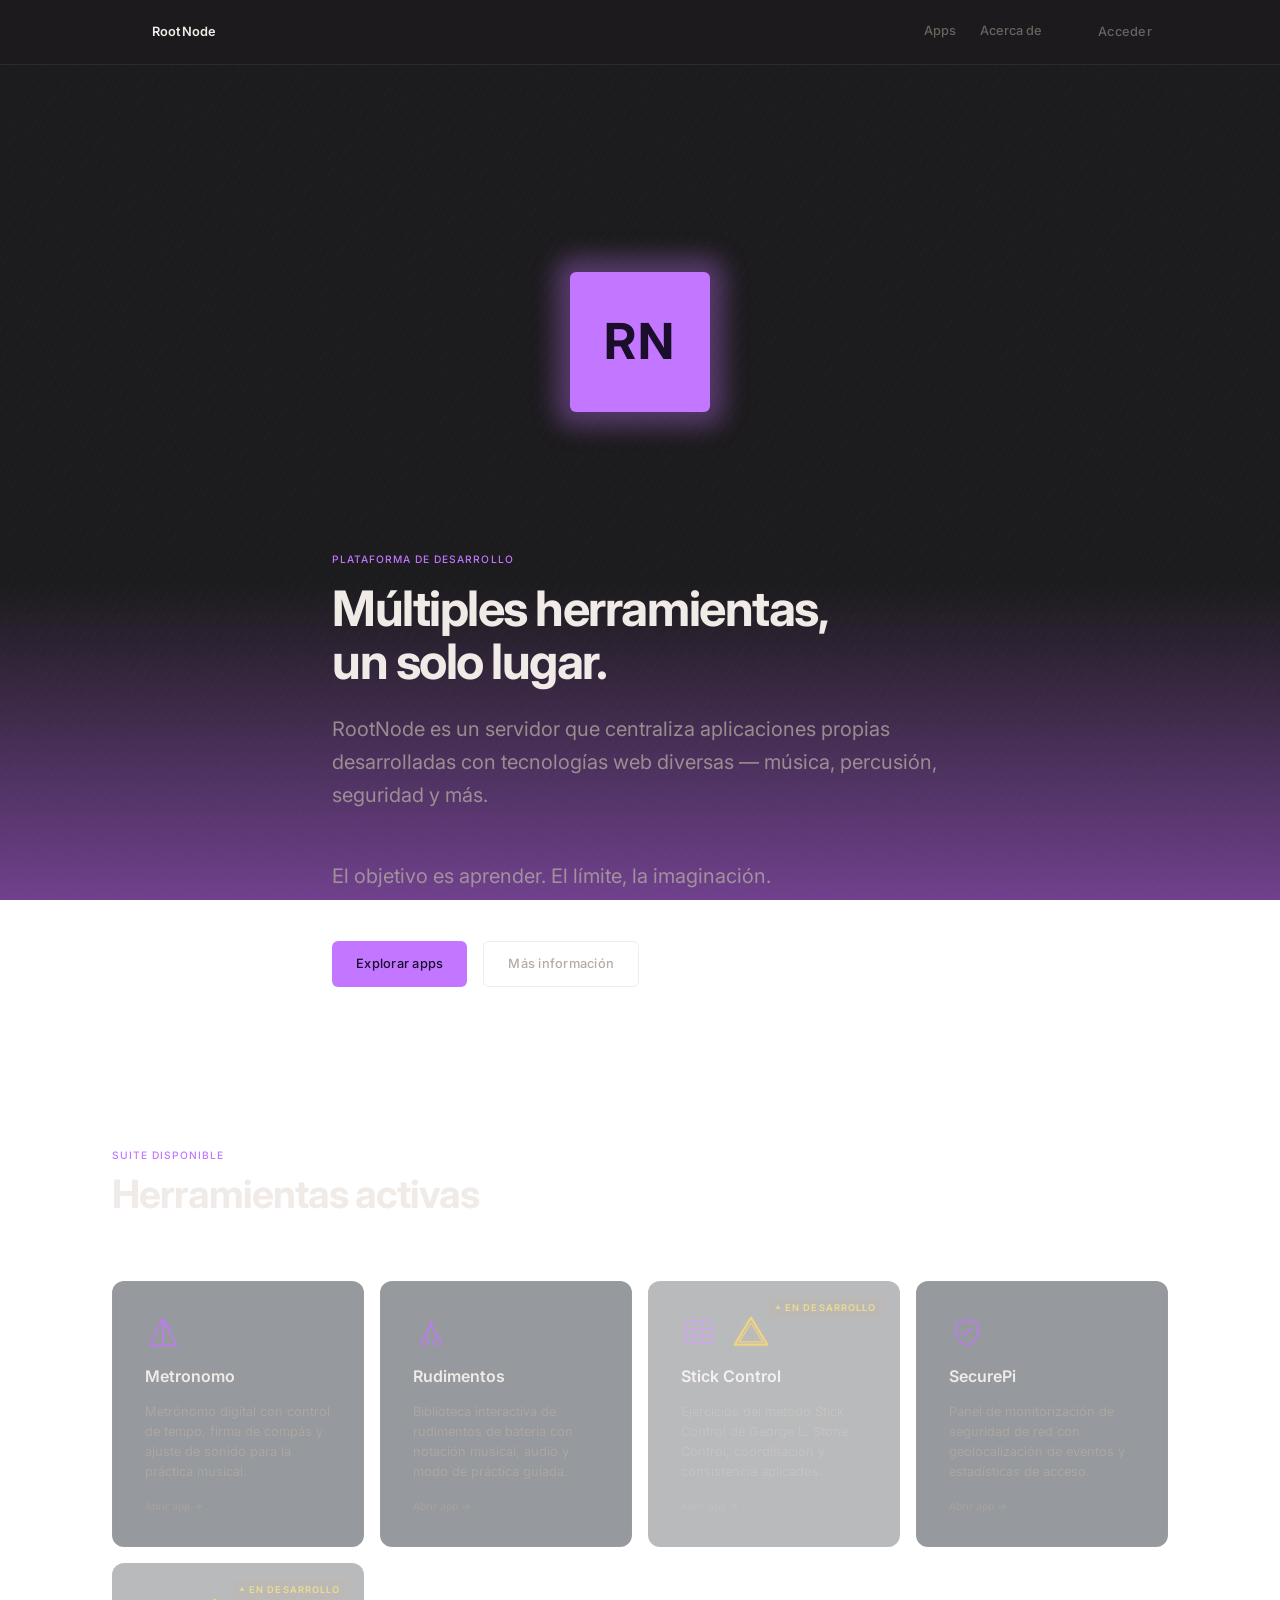
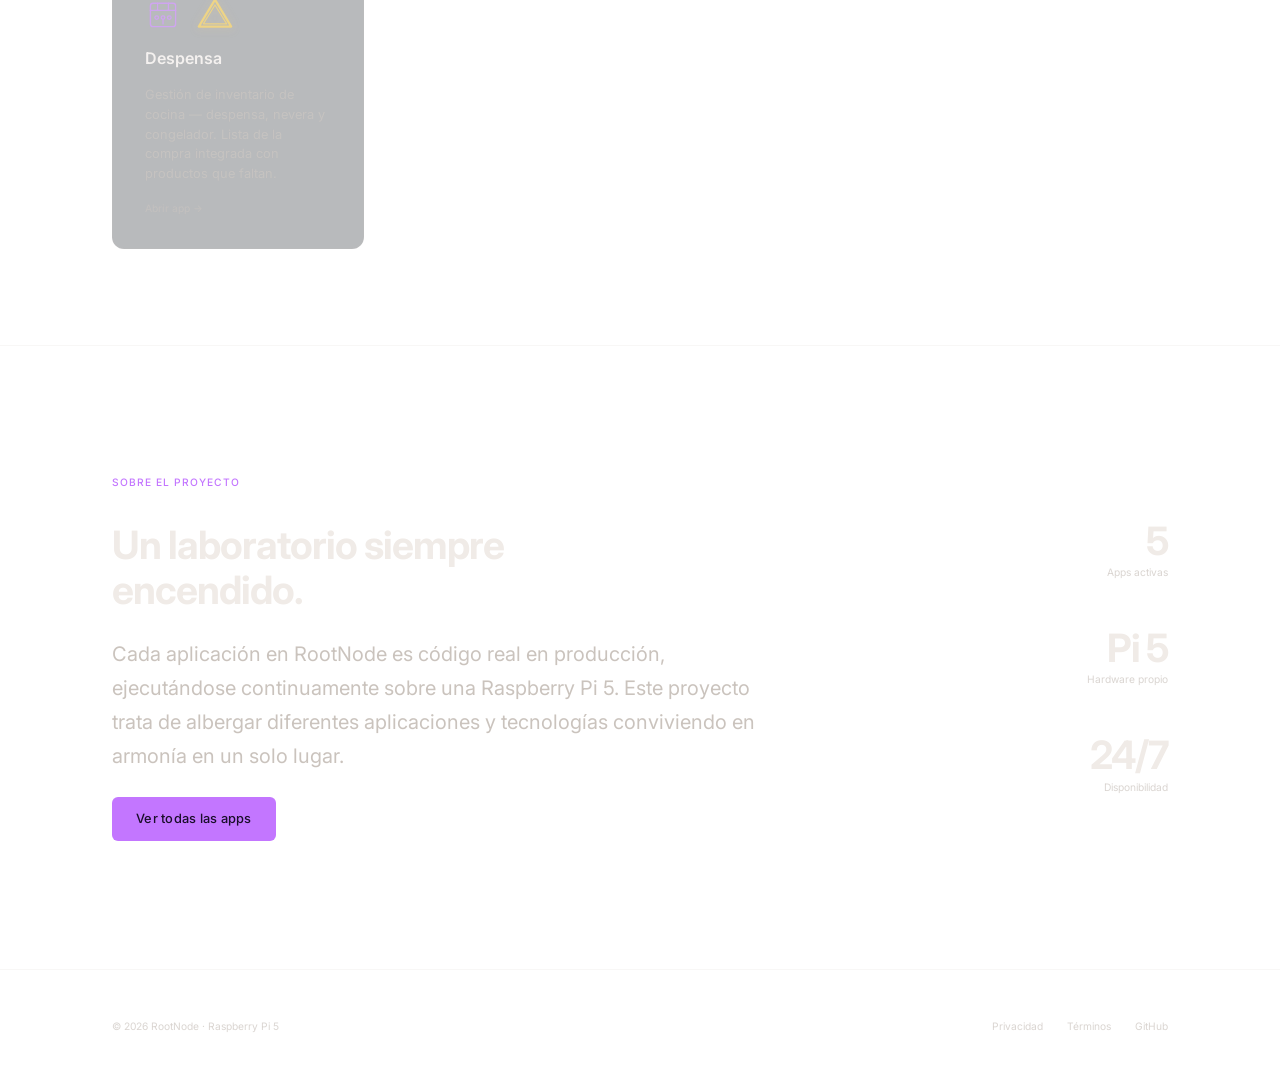
==== commit 3db532e0: "CHANGE apariencia de apps en desarrollo" ====
--- a/index.html
+++ b/index.html
@@ -102,8 +102,8 @@
                 <line x1="25" y1="8" x2="25" y2="32"/>
               </svg>
               <svg class="app-card__yield" viewBox="0 0 40 40" fill="none" xmlns="http://www.w3.org/2000/svg" aria-hidden="true">
-                <polygon points="20,4 2,34 38,34" fill="#f0c030" stroke="#c8963a" stroke-width="2" stroke-linejoin="round"/>
-                <polygon points="20,9 7,31 33,31" fill="none" stroke="#c8963a" stroke-width="1.2" stroke-linejoin="round"/>
+                <polygon points="20,4 2,34 38,34" fill="none" stroke="#f0c030" stroke-width="2.5" stroke-linejoin="round"/>
+                <polygon points="20,10 7,31 33,31" fill="none" stroke="#f0c030" stroke-width="1.2" stroke-linejoin="round"/>
               </svg>
             </div>
             <h3 class="app-card__title">Stick Control</h3>
@@ -135,8 +135,8 @@
                 <line x1="20" y1="26" x2="20" y2="31"/>
               </svg>
               <svg class="app-card__yield" viewBox="0 0 40 40" fill="none" xmlns="http://www.w3.org/2000/svg" aria-hidden="true">
-                <polygon points="20,4 2,34 38,34" fill="#f0c030" stroke="#c8963a" stroke-width="2" stroke-linejoin="round"/>
-                <polygon points="20,9 7,31 33,31" fill="none" stroke="#c8963a" stroke-width="1.2" stroke-linejoin="round"/>
+                <polygon points="20,4 2,34 38,34" fill="none" stroke="#f0c030" stroke-width="2.5" stroke-linejoin="round"/>
+                <polygon points="20,10 7,31 33,31" fill="none" stroke="#f0c030" stroke-width="1.2" stroke-linejoin="round"/>
               </svg>
             </div>
             <h3 class="app-card__title">Despensa</h3>
--- a/home/home.css
+++ b/home/home.css
@@ -243,9 +243,29 @@
   font-weight: 500;
   color: var(--color-text-muted);
   text-decoration: none;
-  transition: color var(--transition);
-}
-.nav__link:hover { color: var(--color-text-body); }
+  position: relative;
+  padding-bottom: 2px;
+  transition: color 220ms ease;
+}
+.nav__link::after {
+  content: '';
+  position: absolute;
+  left: 0;
+  bottom: -2px;
+  width: 100%;
+  height: 1.5px;
+  background: linear-gradient(90deg, var(--color-accent), #e89eff);
+  border-radius: 2px;
+  transform: scaleX(0);
+  transform-origin: left center;
+  transition: transform 220ms cubic-bezier(0.4, 0, 0.2, 1);
+}
+.nav__link:hover {
+  color: var(--color-text-strong);
+}
+.nav__link:hover::after {
+  transform: scaleX(1);
+}
 .nav__link:focus-visible { outline: 2px solid var(--color-accent); outline-offset: 3px; border-radius: 2px; }
 
 .nav__login { margin-left: var(--sp-2); }
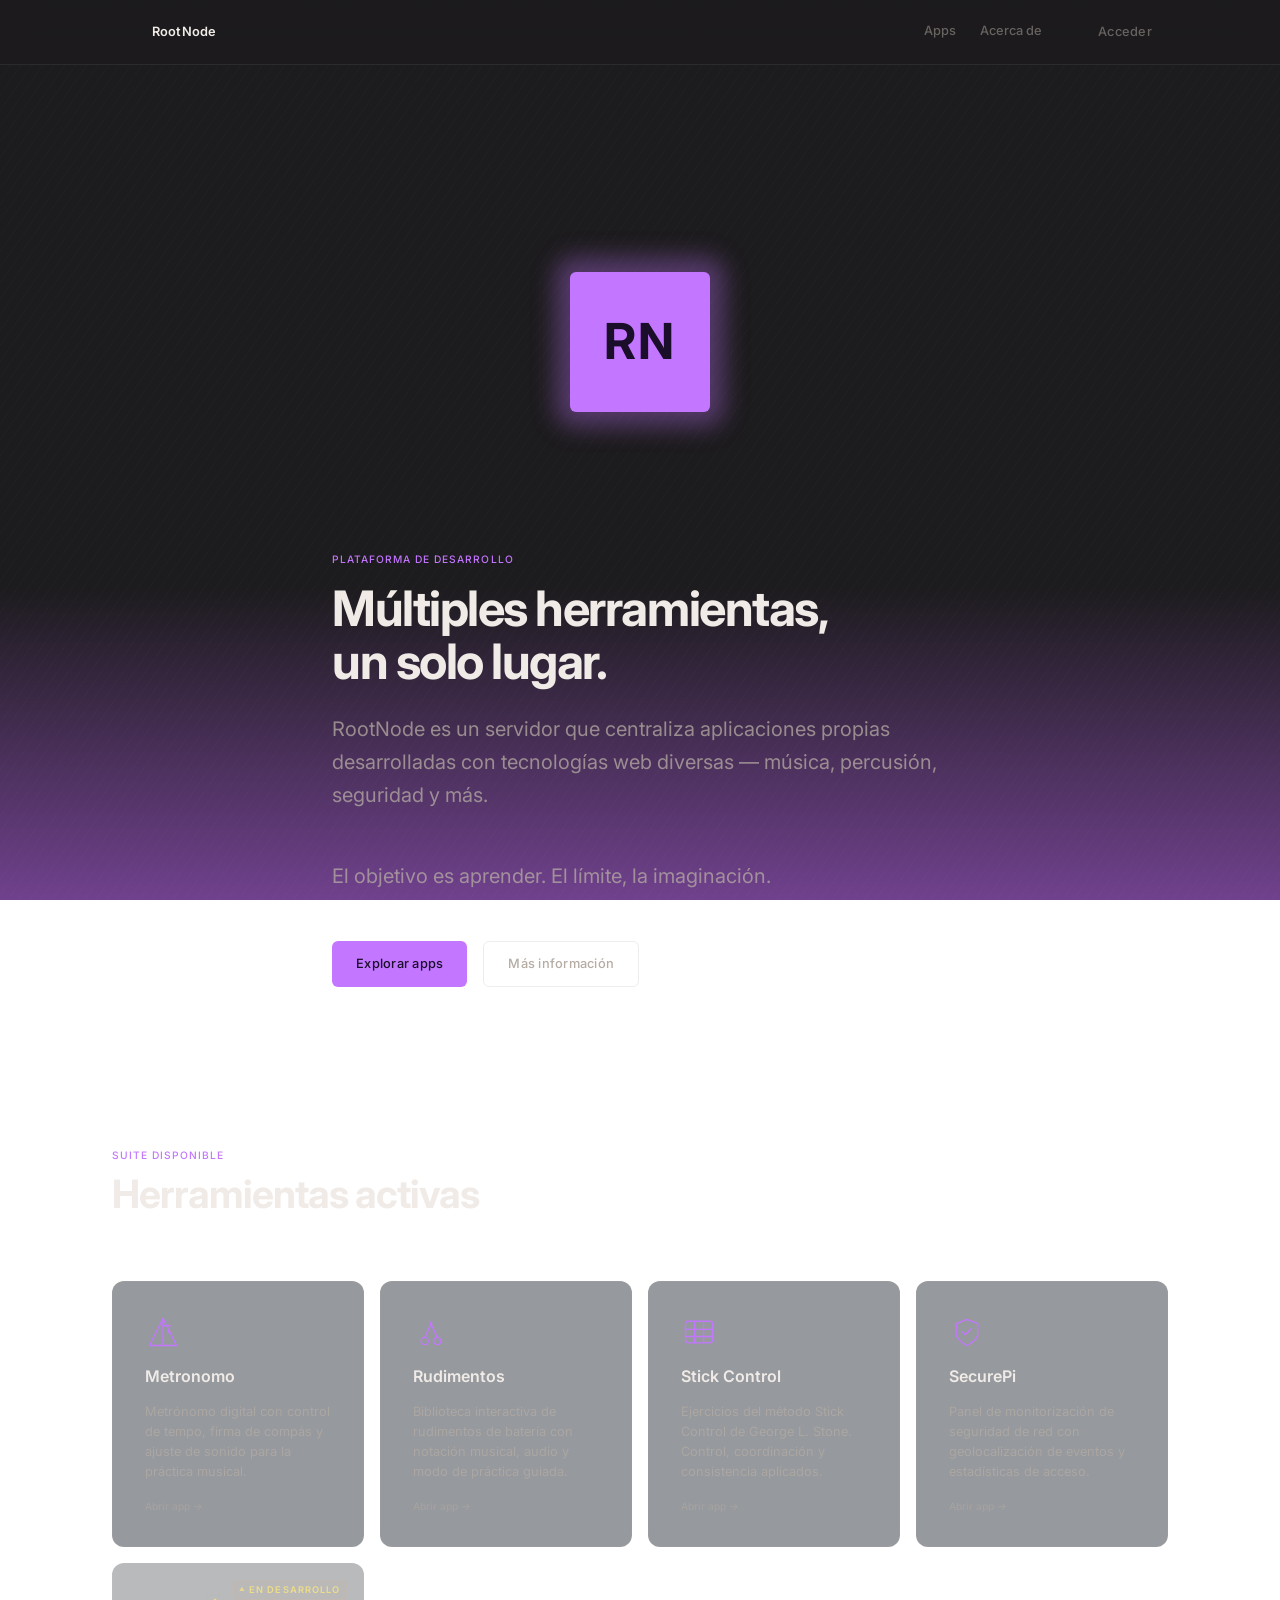
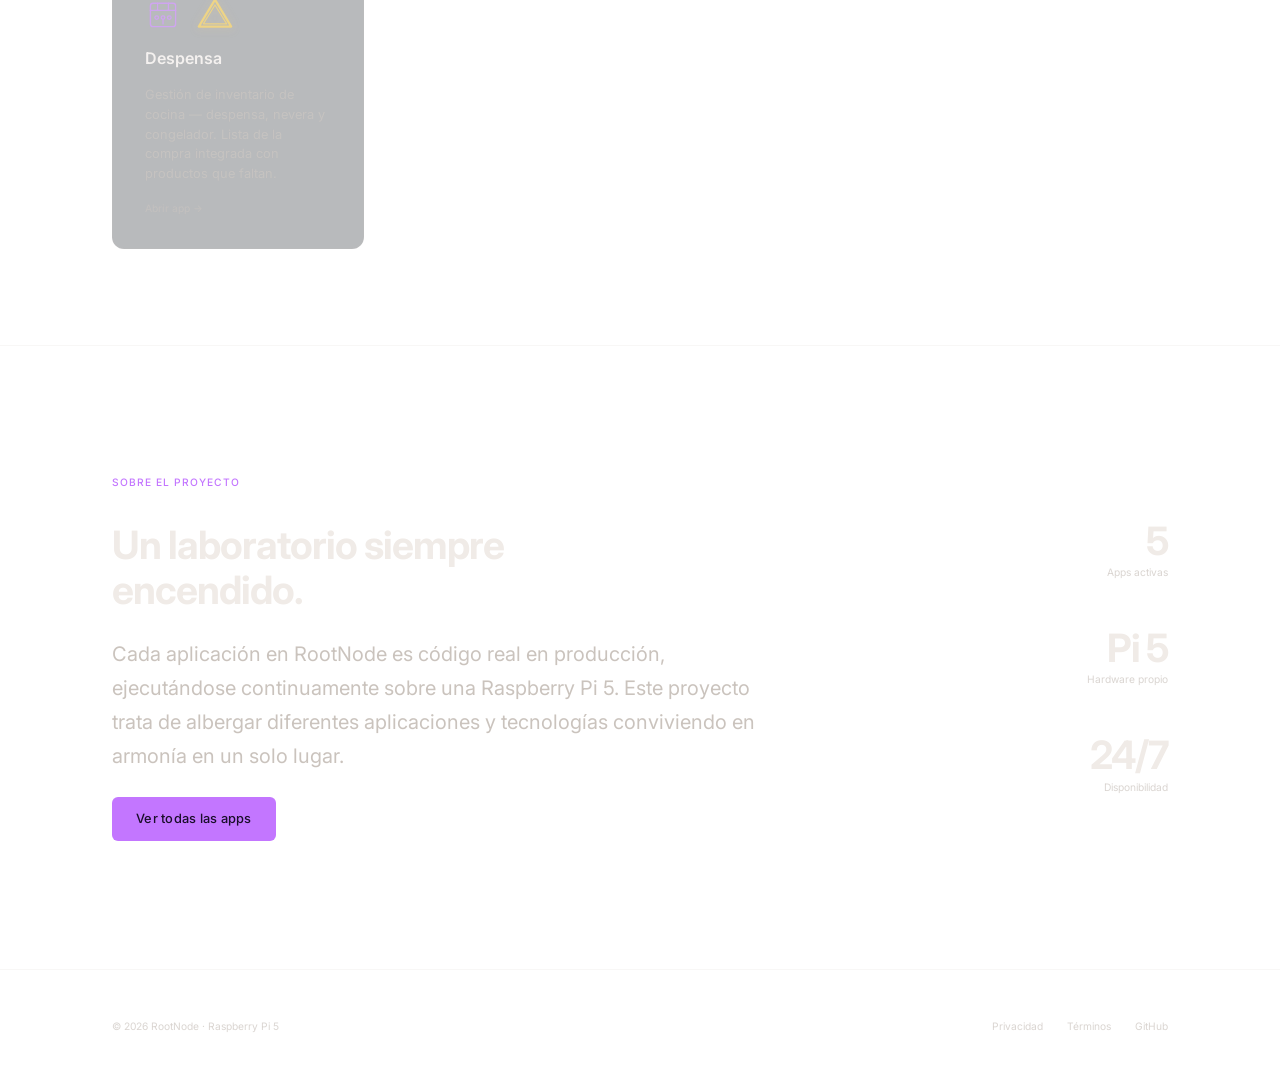
==== commit 30cc5731: "CHANGE icono de app stick control sin marca de "en desarrollo"" ====
--- a/index.html
+++ b/index.html
@@ -91,21 +91,14 @@
             <span class="app-card__cta" aria-hidden="true">Abrir app →</span>
           </a>
 
-          <a class="app-card app-card--wip" href="/stick-control/" aria-label="Abrir Stick Control">
-            <span class="app-card__wip" aria-label="Aplicación en desarrollo">En desarrollo</span>
-            <div class="app-card__icon-row">
-              <svg class="app-card__icon" viewBox="0 0 40 40" fill="none" stroke="currentColor" stroke-width="1.5" stroke-linecap="round" aria-hidden="true">
-                <rect x="5" y="8" width="30" height="24" rx="3"/>
-                <line x1="5" y1="17" x2="35" y2="17"/>
-                <line x1="5" y1="25" x2="35" y2="25"/>
-                <line x1="15" y1="8" x2="15" y2="32"/>
-                <line x1="25" y1="8" x2="25" y2="32"/>
-              </svg>
-              <svg class="app-card__yield" viewBox="0 0 40 40" fill="none" xmlns="http://www.w3.org/2000/svg" aria-hidden="true">
-                <polygon points="20,4 2,34 38,34" fill="none" stroke="#f0c030" stroke-width="2.5" stroke-linejoin="round"/>
-                <polygon points="20,10 7,31 33,31" fill="none" stroke="#f0c030" stroke-width="1.2" stroke-linejoin="round"/>
-              </svg>
-            </div>
+          <a class="app-card" href="/stick-control/" aria-label="Abrir Stick Control">
+            <svg class="app-card__icon" viewBox="0 0 40 40" fill="none" stroke="currentColor" stroke-width="1.5" stroke-linecap="round" aria-hidden="true">
+              <rect x="5" y="8" width="30" height="24" rx="3"/>
+              <line x1="5" y1="17" x2="35" y2="17"/>
+              <line x1="5" y1="25" x2="35" y2="25"/>
+              <line x1="15" y1="8" x2="15" y2="32"/>
+              <line x1="25" y1="8" x2="25" y2="32"/>
+            </svg>
             <h3 class="app-card__title">Stick Control</h3>
             <p class="app-card__desc">Ejercicios del método Stick Control de George L. Stone. Control, coordinación y consistencia aplicados.</p>
             <span class="app-card__cta" aria-hidden="true">Abrir app →</span>
@@ -194,103 +187,7 @@
     </div>
   </footer>
 
-  <script>
-    /* ── Scroll position memory ── */
-    history.scrollRestoration = 'manual';
-    const SCROLL_KEY = 'rootnode_scrollY';
-    const saved = sessionStorage.getItem(SCROLL_KEY);
-    if (saved !== null) {
-      requestAnimationFrame(() => window.scrollTo({ top: +saved, behavior: 'instant' }));
-    }
-    window.addEventListener('pagehide', () => {
-      sessionStorage.setItem(SCROLL_KEY, String(window.scrollY));
-    });
-
-    /* ── Mobile nav toggle ── */
-    const toggle = document.querySelector('.nav__toggle');
-    const mobileMenu = document.getElementById('nav-mobile');
-    toggle?.addEventListener('click', () => {
-      const open = toggle.getAttribute('aria-expanded') === 'true';
-      toggle.setAttribute('aria-expanded', String(!open));
-      mobileMenu.classList.toggle('is-open', !open);
-    });
-    mobileMenu?.querySelectorAll('.nav__mobile-link').forEach(l => {
-      l.addEventListener('click', () => {
-        toggle.setAttribute('aria-expanded', 'false');
-        mobileMenu.classList.remove('is-open');
-      });
-    });
-
-    /* ── Logo morph animation ── */
-    (function () {
-      const morph   = document.getElementById('logo-morph');
-      const navMark = document.querySelector('.nav__logo-mark');
-      if (!morph || !navMark) return;
-
-      const isMobile  = () => window.innerWidth <= 640;
-      const HERO_SIZE  = 140;  // px — large centered logo (desktop)
-      const NAV_SIZE   = 32;   // px — nav logo mark
-      const SCROLL_END = 420;  // px of scroll to complete transition
-
-      function lerp(a, b, t) { return a + (b - a) * t; }
-      function ease(t) { return t < 0.5 ? 2*t*t : -1 + (4 - 2*t)*t; }
-
-      let rafId = null;
-
-      function update() {
-        rafId = null;
-        const raw      = Math.min(window.scrollY / SCROLL_END, 1);
-        const progress = ease(raw);
-
-        /* Target: nav logo mark center in viewport */
-        const nr   = navMark.getBoundingClientRect();
-        const navCX = nr.left + nr.width  / 2;
-        const navCY = nr.top  + nr.height / 2;
-
-        /* Source: centered on screen, at ~38% from top */
-        const heroSize = isMobile() ? 88 : HERO_SIZE;
-        const heroCX = window.innerWidth  * 0.5;
-        const heroCY = isMobile() ? window.innerHeight * 0.22 : window.innerHeight * 0.38;
-
-        const size = lerp(heroSize, NAV_SIZE, progress);
-        const cx   = lerp(heroCX,   navCX,    progress);
-        const cy   = lerp(heroCY,   navCY,    progress);
-        const fs   = lerp(isMobile() ? 2.0 : 3.1, 0.68, progress);
-
-        morph.style.width    = size + 'px';
-        morph.style.height   = size + 'px';
-        morph.style.left     = (cx - size / 2) + 'px';
-        morph.style.top      = (cy - size / 2) + 'px';
-        morph.style.fontSize = fs + 'rem';
-
-        /* Float animation: full at top, fades out as scroll progresses */
-        morph.style.animationPlayState = progress > 0 ? 'paused' : 'running';
-        /* Reset transform when animating via JS path to avoid double offset */
-        if (progress > 0) morph.style.transform = 'translateY(0)';
-
-        /* Cross-fade: morph out, navMark in — starts at 80% progress */
-        const fade = Math.max(0, (progress - 0.8) / 0.2);
-        morph.style.opacity   = String(1 - fade);
-        navMark.style.opacity = String(fade);
-
-        /* Glow shadow on hero state */
-        const glow = lerp(24, 0, progress);
-        morph.style.boxShadow = glow > 0
-          ? `0 0 ${glow}px ${glow * 0.6}px rgba(195,118,255,0.35)`
-          : 'none';
-      }
-
-      function schedule() {
-        if (!rafId) rafId = requestAnimationFrame(update);
-      }
-
-      window.addEventListener('scroll', schedule, { passive: true });
-      window.addEventListener('resize', schedule, { passive: true });
-
-      /* Initial render after layout */
-      requestAnimationFrame(update);
-    }());
-  </script>
+  <script src="js/app.js" defer></script>
 
 </body>
 </html>
